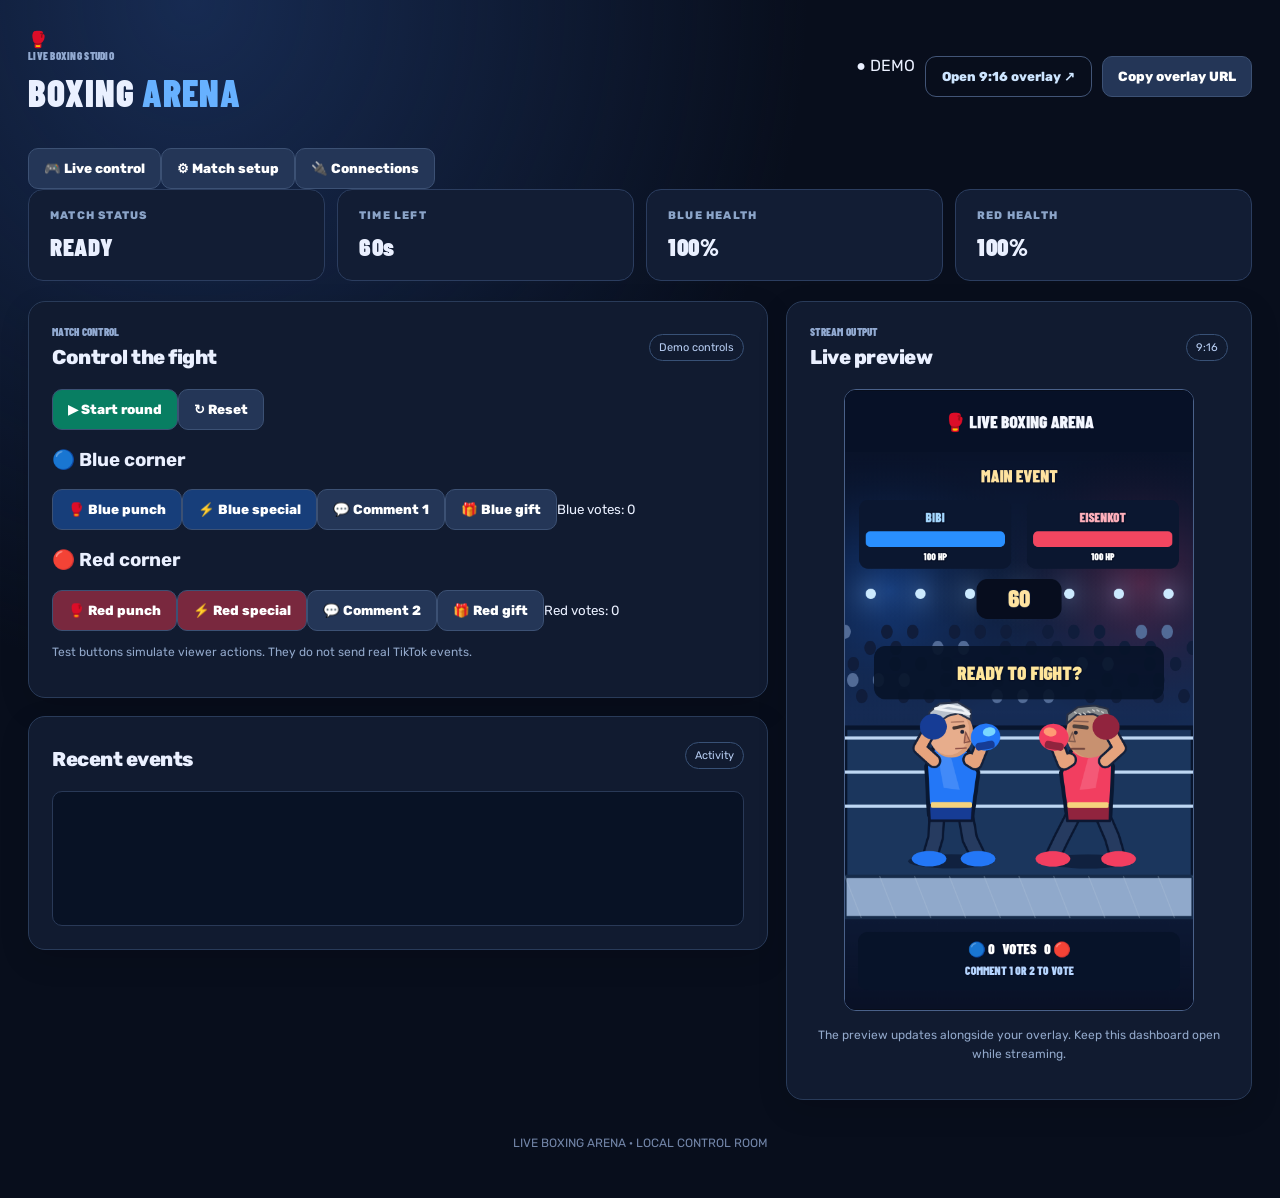
==== index.html @ 3d4473ac "Simplify dashboard into focused tabs with live preview and grouped controls" ====
<!doctype html><html lang="en" dir="ltr"><head><meta charset="utf-8"><meta name="viewport" content="width=device-width,initial-scale=1"><title>LIVE Boxing Studio</title><link rel="stylesheet" href="./style.css"></head><body><main class="dashboard">
<header class="topbar"><div class="brand"><div class="brand-icon">🥊</div><div><div class="eyebrow">LIVE BOXING STUDIO</div><h1>BOXING <span>ARENA</span></h1></div></div><div class="header-actions"><span class="connection-pill" id="connectionBadge">● DEMO</span><a class="outline-link" href="./overlay.html" target="_blank"><span data-i18n="t4">Open 9:16 overlay</span> ↗</a><button id="copyOverlay" class="subtle-btn"><span data-i18n="t5">Copy overlay URL</span></button></div></header>
<nav class="tabs" aria-label="Dashboard sections"><button type="button" class="tab active" data-tab="live" aria-selected="true">🎮 <span data-tab-en="Live control" data-tab-he="ניהול שידור">Live control</span></button><button type="button" class="tab" data-tab="setup" aria-selected="false">⚙ <span data-tab-en="Match setup" data-tab-he="הגדרות קרב">Match setup</span></button><button type="button" class="tab" data-tab="connection" aria-selected="false">🔌 <span data-tab-en="Connections" data-tab-he="חיבורים">Connections</span></button></nav>
<div class="stats"><div class="stat"><span data-i18n="t6">MATCH STATUS</span><strong id="matchStatus">READY</strong></div><div class="stat"><span data-i18n="t7">TIME LEFT</span><strong id="timeStat">60s</strong></div><div class="stat"><span data-i18n="t8">BLUE HEALTH</span><strong id="blueStat">100%</strong></div><div class="stat"><span data-i18n="t9">RED HEALTH</span><strong id="redStat">100%</strong></div></div>
<div class="studio-grid"><div class="main-column">
<section class="panel section-pane" data-pane="live"><div class="panel-heading"><div><div class="eyebrow">MATCH CONTROL</div><h2 data-tab-en="Control the fight" data-tab-he="שליטה בקרב">Control the fight</h2></div><span class="tag" data-tab-en="Demo controls" data-tab-he="מצב הדגמה">Demo controls</span></div><div class="primary-actions"><button id="start" class="green">▶ <span data-i18n="t27">Start round</span></button><button id="reset" class="subtle-btn">↻ <span data-i18n="t28">Reset</span></button></div><div class="fight-grid"><div class="fighter-controls blue-side"><h3>🔵 <span data-tab-en="Blue corner" data-tab-he="הפינה הכחולה">Blue corner</span></h3><button data-hit="blue" class="blue-btn">🥊 <span data-i18n="t32">Blue punch</span></button><button data-special="blue" class="blue-btn">⚡ <span data-i18n="t34">Blue special</span></button><button data-vote="blue">💬 <span data-i18n="t36">Comment 1</span></button><button data-gift="blue">🎁 <span data-i18n="t38">Blue gift</span></button><small id="blueVotesStat">Blue votes: 0</small></div><div class="fighter-controls red-side"><h3>🔴 <span data-tab-en="Red corner" data-tab-he="הפינה האדומה">Red corner</span></h3><button data-hit="red" class="red-btn">🥊 <span data-i18n="t33">Red punch</span></button><button data-special="red" class="red-btn">⚡ <span data-i18n="t35">Red special</span></button><button data-vote="red">💬 <span data-i18n="t37">Comment 2</span></button><button data-gift="red">🎁 <span data-i18n="t39">Red gift</span></button><small id="redVotesStat">Red votes: 0</small></div></div><p class="hint" data-tab-en="Test buttons simulate viewer actions. They do not send real TikTok events." data-tab-he="הכפתורים מדמים פעולות של צופים. הם אינם שולחים אירועים אמיתיים לטיקטוק.">Test buttons simulate viewer actions. They do not send real TikTok events.</p></section>
<section class="panel section-pane" data-pane="setup" hidden><div class="panel-heading"><div><div class="eyebrow">FIGHTERS & RULES</div><h2 data-i18n="t11">Fighter setup</h2></div></div><label><span data-i18n="t13">Quick matchup preset</span><select id="preset"><option value="bibi">🇮🇱 Bibi vs Eisenkot</option><option value="football">⚽ Messi vs Ronaldo</option><option value="custom">Custom matchup</option></select></label><div class="twocol"><label>🔵 <span data-i18n="t17">Blue fighter</span><input id="blueName" maxlength="26" value="BIBI"></label><label>🔴 <span data-i18n="t18">Red fighter</span><input id="redName" maxlength="26" value="EISENKOT"></label></div><details class="advanced"><summary data-tab-en="Custom character images (optional)" data-tab-he="תמונות מתמודדים מותאמות (לא חובה)">Custom character images (optional)</summary><div class="twocol"><label><span data-i18n="t19">Blue portrait image URL</span><input id="blueImage" placeholder="https://..."></label><label><span data-i18n="t20">Red portrait image URL</span><input id="redImage" placeholder="https://..."></label></div><p class="hint" data-i18n="t21">Bibi and Eisenkot have built-in caricature faces. External portrait URLs override them.</p></details><div class="twocol"><label><span data-i18n="t24">Display language</span><select id="language"><option value="en">English</option><option value="he">עברית</option></select></label><label><span data-i18n="t25">Round length (seconds)</span><input id="duration" type="number" min="15" max="300" value="60"></label></div><button id="save" class="primary full-btn"><span data-i18n="t26">Save settings</span></button></section>
<section class="panel section-pane" data-pane="connection" hidden><div class="panel-heading"><div><div class="eyebrow">INTEGRATIONS</div><h2 data-i18n="t43">Event bridge</h2></div></div><label>WebSocket URL<input id="wsUrl" placeholder="ws://127.0.0.1:8765"></label><button id="connect"><span data-i18n="t44">Connect bridge</span></button><p id="status" class="hint">Demo mode · no live connection</p><p class="hint" data-i18n="t46">S2E integration is not yet verified. The bridge currently accepts normalized JSON test events only.</p></section>
<section class="panel activity-panel"><div class="panel-heading"><h2 data-i18n="t47">Recent events</h2><span class="tag" data-tab-en="Activity" data-tab-he="פעילות">Activity</span></div><div id="log" class="log" aria-live="polite"></div></section>
</div><aside class="preview-column"><section class="panel preview-panel"><div class="panel-heading"><div><div class="eyebrow">STREAM OUTPUT</div><h2 data-i18n="t49">Live preview</h2></div><span class="tag">9:16</span></div><iframe title="Live boxing overlay" src="./overlay.html"></iframe><p class="hint" data-i18n="t50">The preview updates alongside your overlay. Keep this dashboard open while streaming.</p></section></aside></div>
<footer>LIVE BOXING ARENA · LOCAL CONTROL ROOM</footer></main><script type="module" src="./app.js"></script></body></html>
---- style.css ----
@import url('https://fonts.googleapis.com/css2?family=Barlow+Condensed:wght@500;600;700;800;900&family=Rubik:wght@400;500;600;700;800;900&display=swap');
:root{font-family:"Rubik",Arial,sans-serif;color:#eaf0ff;background:#080e1c}*{box-sizing:border-box}body{margin:0;background:radial-gradient(ellipse at 15% 0%,#172b52 0%,transparent 40%),#080e1c}.dashboard{max-width:1470px;margin:auto;padding:30px 28px}.topbar{display:flex;justify-content:space-between;align-items:center;gap:18px;flex-wrap:wrap;margin-bottom:26px}.topbar h1{font-size:clamp(25px,3vw,37px);letter-spacing:-1px;margin:8px 0}.topbar h1 span{color:#67b1ff}.topbar p{color:#9aaccb;margin:0}.eyebrow{color:#91a9d0;font-size:11px;letter-spacing:2px;font-weight:800}.live-dot{display:inline-block;width:8px;height:8px;background:#46e7a1;border-radius:50%;margin:0 5px}.header-actions{display:flex;gap:10px;flex-wrap:wrap}.outline-link{color:#cde5ff;text-decoration:none;border:1px solid #425577;border-radius:11px;padding:12px 16px;font-size:13px;font-weight:750}.stats{display:grid;grid-template-columns:repeat(4,minmax(0,1fr));gap:12px;margin-bottom:20px}.stat{padding:19px 21px;border:1px solid #2b3d5f;background:#121d34;border-radius:15px}.stat span{display:block;font-size:11px;color:#8ba4c8;letter-spacing:1.2px;font-weight:800}.stat strong{display:block;font-size:25px;margin-top:9px}.studio-grid{display:grid;grid-template-columns:minmax(0,1.35fr) minmax(300px,.85fr);gap:18px;align-items:start}.settings-stack{min-width:0}.panel{background:#111b30;border:1px solid #293b59;border-radius:17px;padding:23px;margin-bottom:18px;box-shadow:0 10px 30px #0002}.panel-heading{display:flex;justify-content:space-between;align-items:center;gap:10px;margin-bottom:20px}.panel-heading h2{font-size:20px;margin:7px 0 0}.tag{font-size:11px;color:#b7cdf2;border:1px solid #385176;border-radius:30px;padding:6px 9px}label{display:block;font-size:12px;color:#b9c8e2;font-weight:650;margin:13px 0}input,select{display:block;width:100%;margin-top:8px;background:#0b1427;border:1px solid #344b6f;border-radius:10px;color:#fff;padding:13px;font:inherit;outline:none}input:focus,select:focus{border-color:#62a9ff;box-shadow:0 0 0 2px #276fe333}button{cursor:pointer;border:1px solid #3c5174;border-radius:10px;background:#243657;color:white;padding:12px 15px;font-weight:750}button:hover,.outline-link:hover{filter:brightness(1.18)}button:focus-visible,a:focus-visible{outline:3px solid #87bdff;outline-offset:2px}.primary{background:#2673ed}.green{background:#087e62}.blue-btn{background:#173e7a}.red-btn{background:#79283e}.buttons{display:flex;gap:9px;flex-wrap:wrap;margin-top:19px}.twocol{display:grid;grid-template-columns:1fr 1fr;gap:12px}.hint{font-size:12px;color:#92a8ca;line-height:1.6}.log{height:135px;overflow:auto;background:#081225;border:1px solid #293957;border-radius:10px;padding:10px;font:12px monospace}.log div{padding:5px 0;border-bottom:1px solid #24304b}.vote-stats{display:flex;justify-content:space-between;gap:10px;margin-top:16px;font-size:13px;color:#abc9f2}.preview-panel{position:sticky;top:15px;text-align:center}.preview-panel .panel-heading{text-align:left}.preview-panel iframe{width:min(100%,350px);height:622px;border:1px solid #4a6189;border-radius:12px;display:block;margin:0 auto 15px;background:#071329}.overlay-body{background:transparent;overflow:hidden}.stage{width:100vw;height:100vh;display:grid;place-items:center}.stage canvas{width:min(100vw,56.25vh);height:min(100vh,177.7778vw);object-fit:contain}footer{text-align:center;color:#7285a8;font-size:12px;padding:18px}@media(max-width:900px){.studio-grid{grid-template-columns:1fr}.preview-panel{position:static}.stats{grid-template-columns:repeat(2,minmax(0,1fr))}}@media(max-width:540px){.dashboard{padding:15px}.panel{padding:15px}.twocol{grid-template-columns:1fr}.stat{padding:12px}.stat strong{font-size:20px}}
/* Hebrew RTL layout: keep technical addresses and numeric readouts legible */
html[dir="rtl"] .dashboard{text-align:right}
html[dir="rtl"] .panel-heading,html[dir="rtl"] .topbar{direction:rtl}
html[dir="rtl"] input,html[dir="rtl"] select{text-align:right}
html[dir="rtl"] input[id$="Image"],html[dir="rtl"] #wsUrl{direction:ltr;text-align:left}
html[dir="rtl"] .stat strong,html[dir="rtl"] .log{unicode-bidi:plaintext}
html[dir="rtl"] .preview-panel{text-align:center}

/* Broadcast typography refresh */
.topbar h1,.stat strong,.eyebrow{font-family:"Barlow Condensed","Rubik",sans-serif;font-weight:900;letter-spacing:.025em}
html[dir="rtl"] .topbar h1,html[dir="rtl"] .stat strong,html[dir="rtl"] .eyebrow{font-family:"Rubik",Arial,sans-serif;letter-spacing:0}
.panel-heading h2{font-weight:800;letter-spacing:-.025em}
button,.outline-link{font-family:inherit;font-weight:800}
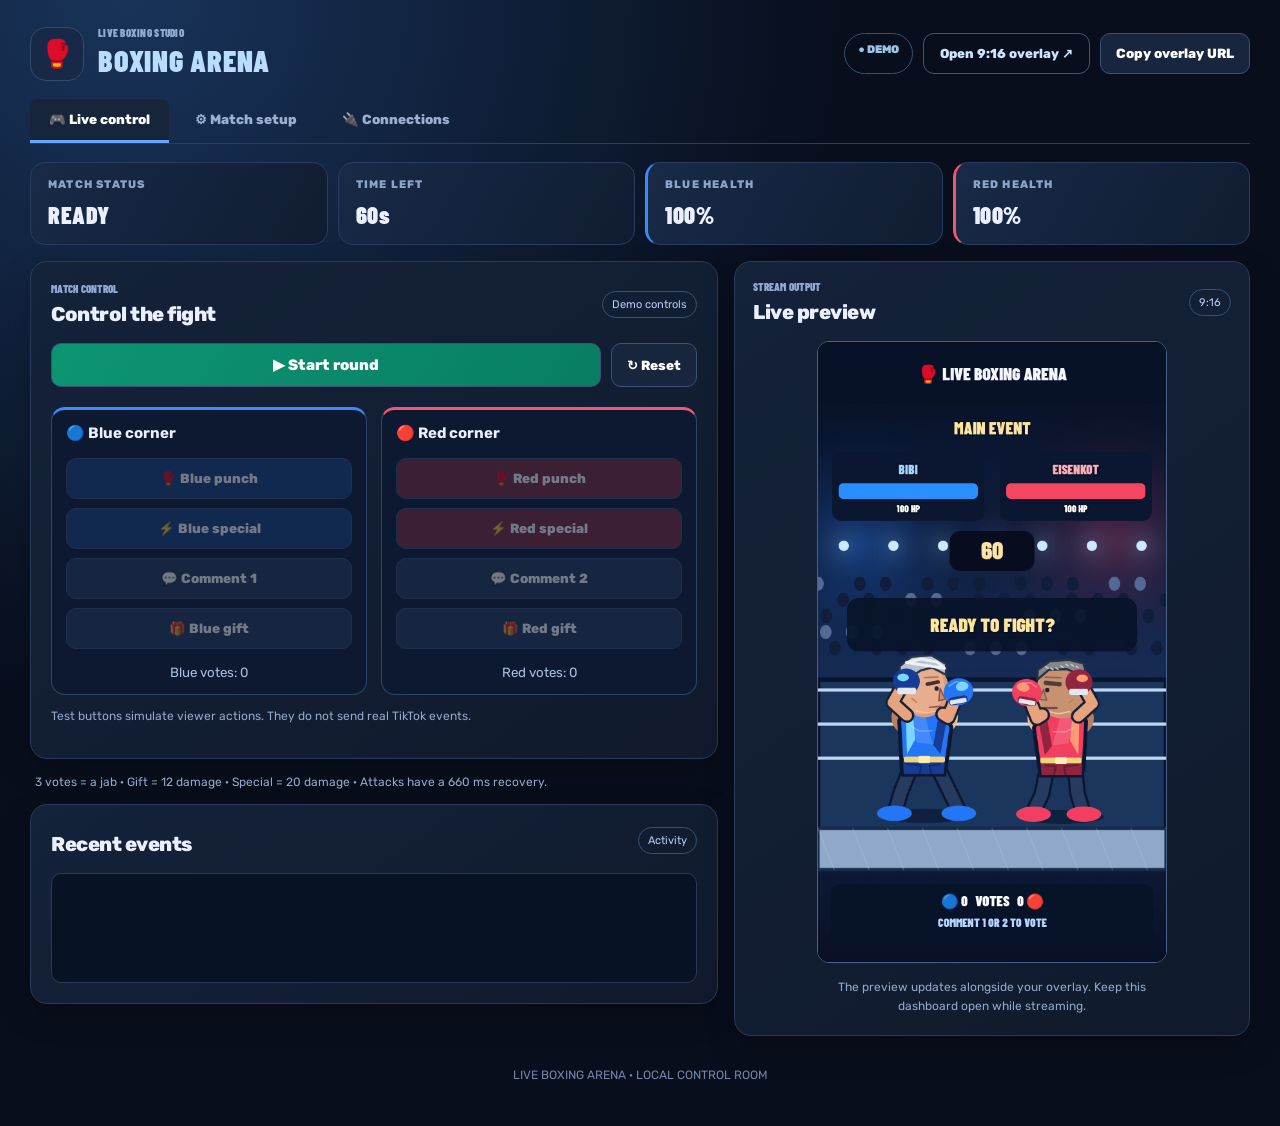
==== commit fe1bcb70: "Polish bilingual boxing studio, fighter animations and local overlay relay Fix saved-state initializ" ====
--- a/index.html
+++ b/index.html
@@ -1,11 +1,11 @@
 <!doctype html><html lang="en" dir="ltr"><head><meta charset="utf-8"><meta name="viewport" content="width=device-width,initial-scale=1"><title>LIVE Boxing Studio</title><link rel="stylesheet" href="./style.css"></head><body><main class="dashboard">
-<header class="topbar"><div class="brand"><div class="brand-icon">🥊</div><div><div class="eyebrow">LIVE BOXING STUDIO</div><h1>BOXING <span>ARENA</span></h1></div></div><div class="header-actions"><span class="connection-pill" id="connectionBadge">● DEMO</span><a class="outline-link" href="./overlay.html" target="_blank"><span data-i18n="t4">Open 9:16 overlay</span> ↗</a><button id="copyOverlay" class="subtle-btn"><span data-i18n="t5">Copy overlay URL</span></button></div></header>
-<nav class="tabs" aria-label="Dashboard sections"><button type="button" class="tab active" data-tab="live" aria-selected="true">🎮 <span data-tab-en="Live control" data-tab-he="ניהול שידור">Live control</span></button><button type="button" class="tab" data-tab="setup" aria-selected="false">⚙ <span data-tab-en="Match setup" data-tab-he="הגדרות קרב">Match setup</span></button><button type="button" class="tab" data-tab="connection" aria-selected="false">🔌 <span data-tab-en="Connections" data-tab-he="חיבורים">Connections</span></button></nav>
+<header class="topbar"><div class="brand"><div class="brand-icon">🥊</div><div><div class="eyebrow" data-tab-en="LIVE BOXING STUDIO" data-tab-he="אולפן האגרוף בשידור חי">LIVE BOXING STUDIO</div><h1 data-tab-en="BOXING ARENA" data-tab-he="זירת האגרוף">BOXING ARENA</h1></div></div><div class="header-actions"><span class="connection-pill" id="connectionBadge">● DEMO</span><a class="outline-link" href="./overlay.html" target="_blank"><span data-i18n="t4">Open 9:16 overlay</span> ↗</a><button id="copyOverlay" class="subtle-btn"><span data-i18n="t5">Copy overlay URL</span></button></div></header>
+<nav role="tablist" class="tabs" aria-label="Dashboard sections"><button type="button" role="tab" id="tab-live" aria-controls="pane-live" class="tab active" data-tab="live" aria-selected="true">🎮 <span data-tab-en="Live control" data-tab-he="ניהול שידור">Live control</span></button><button type="button" role="tab" id="tab-setup" aria-controls="pane-setup" class="tab" data-tab="setup" aria-selected="false">⚙ <span data-tab-en="Match setup" data-tab-he="הגדרות קרב">Match setup</span></button><button type="button" role="tab" id="tab-connection" aria-controls="pane-connection" class="tab" data-tab="connection" aria-selected="false">🔌 <span data-tab-en="Connections" data-tab-he="חיבורים">Connections</span></button></nav>
 <div class="stats"><div class="stat"><span data-i18n="t6">MATCH STATUS</span><strong id="matchStatus">READY</strong></div><div class="stat"><span data-i18n="t7">TIME LEFT</span><strong id="timeStat">60s</strong></div><div class="stat"><span data-i18n="t8">BLUE HEALTH</span><strong id="blueStat">100%</strong></div><div class="stat"><span data-i18n="t9">RED HEALTH</span><strong id="redStat">100%</strong></div></div>
 <div class="studio-grid"><div class="main-column">
-<section class="panel section-pane" data-pane="live"><div class="panel-heading"><div><div class="eyebrow">MATCH CONTROL</div><h2 data-tab-en="Control the fight" data-tab-he="שליטה בקרב">Control the fight</h2></div><span class="tag" data-tab-en="Demo controls" data-tab-he="מצב הדגמה">Demo controls</span></div><div class="primary-actions"><button id="start" class="green">▶ <span data-i18n="t27">Start round</span></button><button id="reset" class="subtle-btn">↻ <span data-i18n="t28">Reset</span></button></div><div class="fight-grid"><div class="fighter-controls blue-side"><h3>🔵 <span data-tab-en="Blue corner" data-tab-he="הפינה הכחולה">Blue corner</span></h3><button data-hit="blue" class="blue-btn">🥊 <span data-i18n="t32">Blue punch</span></button><button data-special="blue" class="blue-btn">⚡ <span data-i18n="t34">Blue special</span></button><button data-vote="blue">💬 <span data-i18n="t36">Comment 1</span></button><button data-gift="blue">🎁 <span data-i18n="t38">Blue gift</span></button><small id="blueVotesStat">Blue votes: 0</small></div><div class="fighter-controls red-side"><h3>🔴 <span data-tab-en="Red corner" data-tab-he="הפינה האדומה">Red corner</span></h3><button data-hit="red" class="red-btn">🥊 <span data-i18n="t33">Red punch</span></button><button data-special="red" class="red-btn">⚡ <span data-i18n="t35">Red special</span></button><button data-vote="red">💬 <span data-i18n="t37">Comment 2</span></button><button data-gift="red">🎁 <span data-i18n="t39">Red gift</span></button><small id="redVotesStat">Red votes: 0</small></div></div><p class="hint" data-tab-en="Test buttons simulate viewer actions. They do not send real TikTok events." data-tab-he="הכפתורים מדמים פעולות של צופים. הם אינם שולחים אירועים אמיתיים לטיקטוק.">Test buttons simulate viewer actions. They do not send real TikTok events.</p></section>
-<section class="panel section-pane" data-pane="setup" hidden><div class="panel-heading"><div><div class="eyebrow">FIGHTERS & RULES</div><h2 data-i18n="t11">Fighter setup</h2></div></div><label><span data-i18n="t13">Quick matchup preset</span><select id="preset"><option value="bibi">🇮🇱 Bibi vs Eisenkot</option><option value="football">⚽ Messi vs Ronaldo</option><option value="custom">Custom matchup</option></select></label><div class="twocol"><label>🔵 <span data-i18n="t17">Blue fighter</span><input id="blueName" maxlength="26" value="BIBI"></label><label>🔴 <span data-i18n="t18">Red fighter</span><input id="redName" maxlength="26" value="EISENKOT"></label></div><details class="advanced"><summary data-tab-en="Custom character images (optional)" data-tab-he="תמונות מתמודדים מותאמות (לא חובה)">Custom character images (optional)</summary><div class="twocol"><label><span data-i18n="t19">Blue portrait image URL</span><input id="blueImage" placeholder="https://..."></label><label><span data-i18n="t20">Red portrait image URL</span><input id="redImage" placeholder="https://..."></label></div><p class="hint" data-i18n="t21">Bibi and Eisenkot have built-in caricature faces. External portrait URLs override them.</p></details><div class="twocol"><label><span data-i18n="t24">Display language</span><select id="language"><option value="en">English</option><option value="he">עברית</option></select></label><label><span data-i18n="t25">Round length (seconds)</span><input id="duration" type="number" min="15" max="300" value="60"></label></div><button id="save" class="primary full-btn"><span data-i18n="t26">Save settings</span></button></section>
-<section class="panel section-pane" data-pane="connection" hidden><div class="panel-heading"><div><div class="eyebrow">INTEGRATIONS</div><h2 data-i18n="t43">Event bridge</h2></div></div><label>WebSocket URL<input id="wsUrl" placeholder="ws://127.0.0.1:8765"></label><button id="connect"><span data-i18n="t44">Connect bridge</span></button><p id="status" class="hint">Demo mode · no live connection</p><p class="hint" data-i18n="t46">S2E integration is not yet verified. The bridge currently accepts normalized JSON test events only.</p></section>
-<section class="panel activity-panel"><div class="panel-heading"><h2 data-i18n="t47">Recent events</h2><span class="tag" data-tab-en="Activity" data-tab-he="פעילות">Activity</span></div><div id="log" class="log" aria-live="polite"></div></section>
-</div><aside class="preview-column"><section class="panel preview-panel"><div class="panel-heading"><div><div class="eyebrow">STREAM OUTPUT</div><h2 data-i18n="t49">Live preview</h2></div><span class="tag">9:16</span></div><iframe title="Live boxing overlay" src="./overlay.html"></iframe><p class="hint" data-i18n="t50">The preview updates alongside your overlay. Keep this dashboard open while streaming.</p></section></aside></div>
-<footer>LIVE BOXING ARENA · LOCAL CONTROL ROOM</footer></main><script type="module" src="./app.js"></script></body></html>+<section class="panel section-pane" role="tabpanel" id="pane-live" aria-labelledby="tab-live" data-pane="live"><div class="panel-heading"><div><div class="eyebrow" data-tab-en="MATCH CONTROL" data-tab-he="ניהול הקרב">MATCH CONTROL</div><h2 data-tab-en="Control the fight" data-tab-he="שליטה בקרב">Control the fight</h2></div><span class="tag" data-tab-en="Demo controls" data-tab-he="מצב הדגמה">Demo controls</span></div><div class="primary-actions"><button id="start" class="green">▶ <span data-i18n="t27">Start round</span></button><button id="reset" class="subtle-btn">↻ <span data-i18n="t28">Reset</span></button></div><div class="fight-grid"><div class="fighter-controls blue-side"><h3>🔵 <span data-tab-en="Blue corner" data-tab-he="הפינה הכחולה">Blue corner</span></h3><button data-hit="blue" class="blue-btn">🥊 <span data-i18n="t32">Blue punch</span></button><button data-special="blue" class="blue-btn">⚡ <span data-i18n="t34">Blue special</span></button><button data-vote="blue">💬 <span data-i18n="t36">Comment 1</span></button><button data-gift="blue">🎁 <span data-i18n="t38">Blue gift</span></button><small id="blueVotesStat">Blue votes: 0</small></div><div class="fighter-controls red-side"><h3>🔴 <span data-tab-en="Red corner" data-tab-he="הפינה האדומה">Red corner</span></h3><button data-hit="red" class="red-btn">🥊 <span data-i18n="t33">Red punch</span></button><button data-special="red" class="red-btn">⚡ <span data-i18n="t35">Red special</span></button><button data-vote="red">💬 <span data-i18n="t37">Comment 2</span></button><button data-gift="red">🎁 <span data-i18n="t39">Red gift</span></button><small id="redVotesStat">Red votes: 0</small></div></div><p class="hint" data-tab-en="Test buttons simulate viewer actions. They do not send real TikTok events." data-tab-he="הכפתורים מדמים פעולות של צופים. הם אינם שולחים אירועים אמיתיים לטיקטוק.">Test buttons simulate viewer actions. They do not send real TikTok events.</p></section>
+<section class="panel section-pane" role="tabpanel" id="pane-setup" aria-labelledby="tab-setup" data-pane="setup" hidden><div class="panel-heading"><div><div class="eyebrow" data-tab-en="FIGHTERS & RULES" data-tab-he="מתמודדים וחוקי הקרב">FIGHTERS & RULES</div><h2 data-i18n="t11">Fighter setup</h2></div></div><label><span data-i18n="t13">Quick matchup preset</span><select id="preset"><option data-tab-en="Bibi vs Eisenkot" data-tab-he="ביבי נגד איזנקוט" value="bibi">🇮🇱 Bibi vs Eisenkot</option><option data-tab-en="Messi vs Ronaldo" data-tab-he="מסי נגד רונאלדו" value="football">⚽ Messi vs Ronaldo</option><option data-tab-en="Custom matchup" data-tab-he="קרב מותאם אישית" value="custom">Custom matchup</option></select></label><div class="twocol"><label>🔵 <span data-i18n="t17">Blue fighter</span><input id="blueName" maxlength="26" dir="auto" value="BIBI"></label><label>🔴 <span data-i18n="t18">Red fighter</span><input id="redName" maxlength="26" dir="auto" value="EISENKOT"></label></div><details class="advanced"><summary data-tab-en="Custom character images (optional)" data-tab-he="תמונות מתמודדים מותאמות (לא חובה)">Custom character images (optional)</summary><div class="twocol"><label><span data-i18n="t19">Blue portrait image URL</span><input id="blueImage" placeholder="https://..."></label><label><span data-i18n="t20">Red portrait image URL</span><input id="redImage" placeholder="https://..."></label></div><p class="hint" data-i18n="t21">Bibi and Eisenkot have built-in caricature faces. External portrait URLs override them.</p></details><div class="twocol"><label><span data-i18n="t24">Display language</span><select id="language"><option value="en">English</option><option value="he">עברית</option></select></label><label><span data-i18n="t25">Round length (seconds)</span><input id="duration" type="number" min="15" max="300" value="60"></label></div><button id="save" class="primary full-btn"><span data-i18n="t26">Save settings</span></button></section>
+<section class="panel section-pane" role="tabpanel" id="pane-connection" aria-labelledby="tab-connection" data-pane="connection" hidden><div class="panel-heading"><div><div class="eyebrow" data-tab-en="INTEGRATIONS" data-tab-he="חיבור לשירותים">INTEGRATIONS</div><h2 data-i18n="t43">Event bridge</h2></div></div><label><span data-tab-en="WebSocket bridge URL" data-tab-he="כתובת גשר WebSocket">WebSocket bridge URL</span><input id="wsUrl" placeholder="ws://127.0.0.1:8765"></label><button id="connect"><span data-i18n="t44">Connect bridge</span></button><p id="status" class="hint">Demo mode · no live connection</p><p class="hint" data-i18n="t46">S2E integration is not yet verified. The bridge currently accepts normalized JSON test events only.</p></section>
+<p class="hint rules-note" data-tab-en="3 votes = a jab · Gift = 12 damage · Special = 20 damage · Attacks have a 660 ms recovery." data-tab-he="כל 3 הצבעות מפעילות אגרוף · מתנה: 12 נזק · מתקפה מיוחדת: 20 נזק · זמן התאוששות: 660 אלפיות השנייה.">3 votes = a jab · Gift = 12 damage · Special = 20 damage · Attacks have a 660 ms recovery.</p><section class="panel activity-panel"><div class="panel-heading"><h2 data-i18n="t47">Recent events</h2><span class="tag" data-tab-en="Activity" data-tab-he="פעילות">Activity</span></div><div role="log" id="log" class="log" aria-live="polite"></div></section>
+</div><aside class="preview-column"><section class="panel preview-panel"><div class="panel-heading"><div><div class="eyebrow" data-tab-en="STREAM OUTPUT" data-tab-he="תצוגת השידור">STREAM OUTPUT</div><h2 data-i18n="t49">Live preview</h2></div><span class="tag">9:16</span></div><iframe title="Live boxing overlay" src="./overlay.html"></iframe><p class="hint" data-i18n="t50">The preview updates alongside your overlay. Keep this dashboard open while streaming.</p></section></aside></div>
+<footer data-tab-en="LIVE BOXING ARENA · LOCAL CONTROL ROOM" data-tab-he="זירת האגרוף בשידור חי · מרכז שליטה מקומי">LIVE BOXING ARENA · LOCAL CONTROL ROOM</footer></main><script type="module" src="./app.js"></script></body></html>
--- a/style.css
+++ b/style.css
@@ -13,3 +13,24 @@
 html[dir="rtl"] .topbar h1,html[dir="rtl"] .stat strong,html[dir="rtl"] .eyebrow{font-family:"Rubik",Arial,sans-serif;letter-spacing:0}
 .panel-heading h2{font-weight:800;letter-spacing:-.025em}
 button,.outline-link{font-family:inherit;font-weight:800}
+
+/* Clean studio layout */
+.dashboard{max-width:1360px;padding:26px 30px}
+.topbar{margin-bottom:18px}.brand{display:flex;align-items:center;gap:14px}.brand-icon{width:54px;height:54px;display:grid;place-items:center;border:1px solid #334b70;border-radius:16px;background:#182947;font-size:27px}.topbar h1{margin:3px 0;font-size:30px}.connection-pill{padding:9px 13px;border:1px solid #34516d;border-radius:50px;font-size:11px;font-weight:900;color:#9cc4e8}.subtle-btn{background:#18263d}
+.tabs{display:flex;gap:7px;border-bottom:1px solid #2c3e5a;margin-bottom:18px;overflow-x:auto;padding-bottom:0}.tab{border:0;border-bottom:3px solid transparent;border-radius:8px 8px 0 0;background:transparent;color:#9bafd0;padding:13px 19px;white-space:nowrap}.tab.active{color:#fff;border-bottom-color:#62a8ff;background:#17253b}
+.stats{gap:10px;margin-bottom:16px}.stat{padding:15px 17px}.stat strong{font-size:24px}.studio-grid{grid-template-columns:minmax(0,1fr) minmax(330px,.75fr);gap:16px}.panel{padding:20px;margin-bottom:14px}.section-pane[hidden]{display:none!important}.section-pane{min-height:340px}.panel-heading{margin-bottom:17px}.primary-actions{display:flex;gap:10px;margin-bottom:20px}.primary-actions button:first-child{flex:1;font-size:15px}.fight-grid{display:grid;grid-template-columns:1fr 1fr;gap:14px}.fighter-controls{display:flex;flex-direction:column;gap:9px;border:1px solid #2d4667;border-radius:14px;padding:14px;background:#0d1930}.fighter-controls h3{font-size:15px;margin:0 0 7px}.fighter-controls button{width:100%;text-align:center}.fighter-controls small{color:#a9c0df;text-align:center;margin-top:7px}.blue-side{border-top:3px solid #398bff}.red-side{border-top:3px solid #f45570}.full-btn{width:100%;margin-top:15px}.advanced{border:1px solid #304361;border-radius:11px;padding:13px;margin:15px 0}.advanced summary{cursor:pointer;font-size:13px;font-weight:700}.activity-panel{min-height:150px}.activity-panel .log{height:110px}.preview-panel iframe{height:min(65vh,650px);width:auto;aspect-ratio:9/16;max-width:100%}.preview-panel{padding:18px}.preview-panel .hint{max-width:350px;margin:14px auto 0}
+@media(max-width:940px){.studio-grid{grid-template-columns:1fr}.preview-panel{position:static}.preview-panel iframe{height:560px}}
+@media(max-width:580px){.dashboard{padding:12px}.stats{grid-template-columns:repeat(2,1fr)}.fight-grid{gap:8px}.fighter-controls{padding:9px}.fighter-controls button{font-size:12px;padding:10px 5px}.header-actions{width:100%}.topbar{align-items:start}.preview-panel iframe{height:480px}.tab{padding:12px}}
+
+
+/* Studio refinement: fluid sizing, readable RTL, clear interaction states. */
+:root{color-scheme:dark}body{background:radial-gradient(ellipse at 10% 0%,#183359 0%,transparent 44%),#080e1c}
+.panel{background:linear-gradient(145deg,#14223a,#101a2c);box-shadow:0 12px 32px #0003}
+.stat{background:linear-gradient(120deg,#182a47,#101c31)}.stat:nth-child(3){border-inline-start:3px solid #398bff}.stat:nth-child(4){border-inline-start:3px solid #f45570}
+button,a,input,select{transition:background .16s,border-color .16s,box-shadow .16s}button:disabled{opacity:.42;cursor:default;filter:none}
+.green{background:linear-gradient(120deg,#0d9572,#087e62)}.primary-actions{position:relative}.rules-note{padding:0 5px}
+.main-column,.preview-column{min-width:0}.preview-column{position:sticky;top:16px}.preview-panel iframe{width:min(100%,350px);height:auto;aspect-ratio:9/16}
+html[dir=rtl] .preview-panel .panel-heading{text-align:right}html[dir=rtl] .eyebrow{letter-spacing:0}html[dir=rtl] .stat span{letter-spacing:0}
+#wsUrl,#blueImage,#redImage{direction:ltr;text-align:left}.log{font-family:Arial,sans-serif;line-height:1.5}.brand h1{color:#b9dcff}
+@media(max-width:940px){.preview-column{position:static}.preview-panel iframe{height:auto;width:min(100%,350px)}}
+@media(prefers-reduced-motion:reduce){*{transition:none!important}}
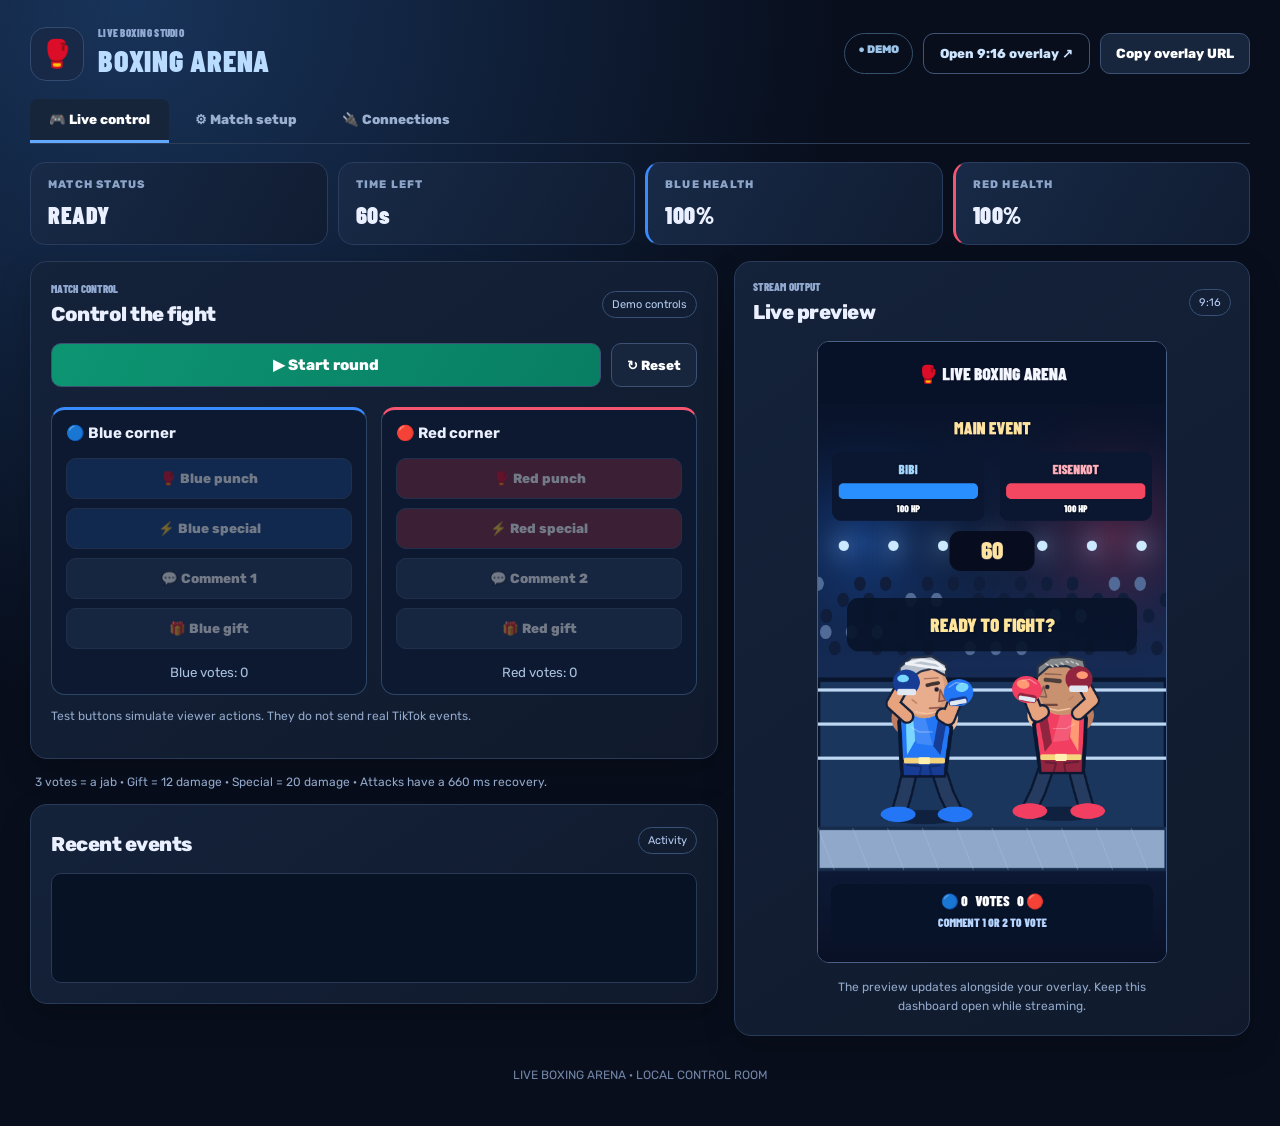
==== commit 56d58372: "Add native TikFinity Event API support and verify game mappings Translate native chat, batched likes" ====
--- a/index.html
+++ b/index.html
@@ -5,7 +5,7 @@
 <div class="studio-grid"><div class="main-column">
 <section class="panel section-pane" role="tabpanel" id="pane-live" aria-labelledby="tab-live" data-pane="live"><div class="panel-heading"><div><div class="eyebrow" data-tab-en="MATCH CONTROL" data-tab-he="ניהול הקרב">MATCH CONTROL</div><h2 data-tab-en="Control the fight" data-tab-he="שליטה בקרב">Control the fight</h2></div><span class="tag" data-tab-en="Demo controls" data-tab-he="מצב הדגמה">Demo controls</span></div><div class="primary-actions"><button id="start" class="green">▶ <span data-i18n="t27">Start round</span></button><button id="reset" class="subtle-btn">↻ <span data-i18n="t28">Reset</span></button></div><div class="fight-grid"><div class="fighter-controls blue-side"><h3>🔵 <span data-tab-en="Blue corner" data-tab-he="הפינה הכחולה">Blue corner</span></h3><button data-hit="blue" class="blue-btn">🥊 <span data-i18n="t32">Blue punch</span></button><button data-special="blue" class="blue-btn">⚡ <span data-i18n="t34">Blue special</span></button><button data-vote="blue">💬 <span data-i18n="t36">Comment 1</span></button><button data-gift="blue">🎁 <span data-i18n="t38">Blue gift</span></button><small id="blueVotesStat">Blue votes: 0</small></div><div class="fighter-controls red-side"><h3>🔴 <span data-tab-en="Red corner" data-tab-he="הפינה האדומה">Red corner</span></h3><button data-hit="red" class="red-btn">🥊 <span data-i18n="t33">Red punch</span></button><button data-special="red" class="red-btn">⚡ <span data-i18n="t35">Red special</span></button><button data-vote="red">💬 <span data-i18n="t37">Comment 2</span></button><button data-gift="red">🎁 <span data-i18n="t39">Red gift</span></button><small id="redVotesStat">Red votes: 0</small></div></div><p class="hint" data-tab-en="Test buttons simulate viewer actions. They do not send real TikTok events." data-tab-he="הכפתורים מדמים פעולות של צופים. הם אינם שולחים אירועים אמיתיים לטיקטוק.">Test buttons simulate viewer actions. They do not send real TikTok events.</p></section>
 <section class="panel section-pane" role="tabpanel" id="pane-setup" aria-labelledby="tab-setup" data-pane="setup" hidden><div class="panel-heading"><div><div class="eyebrow" data-tab-en="FIGHTERS & RULES" data-tab-he="מתמודדים וחוקי הקרב">FIGHTERS & RULES</div><h2 data-i18n="t11">Fighter setup</h2></div></div><label><span data-i18n="t13">Quick matchup preset</span><select id="preset"><option data-tab-en="Bibi vs Eisenkot" data-tab-he="ביבי נגד איזנקוט" value="bibi">🇮🇱 Bibi vs Eisenkot</option><option data-tab-en="Messi vs Ronaldo" data-tab-he="מסי נגד רונאלדו" value="football">⚽ Messi vs Ronaldo</option><option data-tab-en="Custom matchup" data-tab-he="קרב מותאם אישית" value="custom">Custom matchup</option></select></label><div class="twocol"><label>🔵 <span data-i18n="t17">Blue fighter</span><input id="blueName" maxlength="26" dir="auto" value="BIBI"></label><label>🔴 <span data-i18n="t18">Red fighter</span><input id="redName" maxlength="26" dir="auto" value="EISENKOT"></label></div><details class="advanced"><summary data-tab-en="Custom character images (optional)" data-tab-he="תמונות מתמודדים מותאמות (לא חובה)">Custom character images (optional)</summary><div class="twocol"><label><span data-i18n="t19">Blue portrait image URL</span><input id="blueImage" placeholder="https://..."></label><label><span data-i18n="t20">Red portrait image URL</span><input id="redImage" placeholder="https://..."></label></div><p class="hint" data-i18n="t21">Bibi and Eisenkot have built-in caricature faces. External portrait URLs override them.</p></details><div class="twocol"><label><span data-i18n="t24">Display language</span><select id="language"><option value="en">English</option><option value="he">עברית</option></select></label><label><span data-i18n="t25">Round length (seconds)</span><input id="duration" type="number" min="15" max="300" value="60"></label></div><button id="save" class="primary full-btn"><span data-i18n="t26">Save settings</span></button></section>
-<section class="panel section-pane" role="tabpanel" id="pane-connection" aria-labelledby="tab-connection" data-pane="connection" hidden><div class="panel-heading"><div><div class="eyebrow" data-tab-en="INTEGRATIONS" data-tab-he="חיבור לשירותים">INTEGRATIONS</div><h2 data-i18n="t43">Event bridge</h2></div></div><label><span data-tab-en="WebSocket bridge URL" data-tab-he="כתובת גשר WebSocket">WebSocket bridge URL</span><input id="wsUrl" placeholder="ws://127.0.0.1:8765"></label><button id="connect"><span data-i18n="t44">Connect bridge</span></button><p id="status" class="hint">Demo mode · no live connection</p><p class="hint" data-i18n="t46">S2E integration is not yet verified. The bridge currently accepts normalized JSON test events only.</p></section>
+<section class="panel section-pane" role="tabpanel" id="pane-connection" aria-labelledby="tab-connection" data-pane="connection" hidden><div class="panel-heading"><div><div class="eyebrow" data-tab-en="INTEGRATIONS" data-tab-he="חיבור לשירותים">INTEGRATIONS</div><h2 data-i18n="t43">TikFinity connection</h2></div></div><label><span data-tab-en="Connection type" data-tab-he="סוג חיבור">Connection type</span><select id="bridgeMode"><option value="tikfinity">TikFinity Desktop</option><option value="normalized" data-tab-en="Normalized test bridge (advanced)" data-tab-he="גשר בדיקה אחיד (מתקדם)">Normalized test bridge (advanced)</option></select></label><label><span data-tab-en="WebSocket bridge URL" data-tab-he="כתובת גשר WebSocket">WebSocket bridge URL</span><input id="wsUrl" value="ws://localhost:21213/" placeholder="ws://localhost:21213/"></label><button id="connect"><span data-i18n="t44">Connect bridge</span></button><p id="status" class="hint">Demo mode · no live connection</p><p class="hint" data-i18n="t46">Run TikFinity Desktop on this PC and connect it to your LIVE. A connected socket alone does not verify live event delivery.</p><p class="hint" data-tab-en="Comment 1 = blue, 2 = red. Likes and gifts support the viewer’s selected team. Every 10 likes = 1 vote; completed gifts = 12 damage each (100 max per combo). Choose a team before gifting. Live attacks queue during recovery; 100 pending attacks maximum." data-tab-he="תגובה 1 = כחול, 2 = אדום. לייקים ומתנות תומכים בקבוצה שנבחרה. כל 10 לייקים = הצבעה; מתנה שהושלמה = 12 נזק (עד 100 לרצף). בחרו קבוצה לפני שליחת מתנה. מתקפות ממתינות להתאוששות; עד 100 מתקפות בתור.">Comment 1 = blue, 2 = red. Likes and gifts support the viewer’s selected team. Every 10 likes = 1 vote; completed gifts = 12 damage each (100 max per combo). Choose a team before gifting. Live attacks queue during recovery; 100 pending attacks maximum.</p></section>
 <p class="hint rules-note" data-tab-en="3 votes = a jab · Gift = 12 damage · Special = 20 damage · Attacks have a 660 ms recovery." data-tab-he="כל 3 הצבעות מפעילות אגרוף · מתנה: 12 נזק · מתקפה מיוחדת: 20 נזק · זמן התאוששות: 660 אלפיות השנייה.">3 votes = a jab · Gift = 12 damage · Special = 20 damage · Attacks have a 660 ms recovery.</p><section class="panel activity-panel"><div class="panel-heading"><h2 data-i18n="t47">Recent events</h2><span class="tag" data-tab-en="Activity" data-tab-he="פעילות">Activity</span></div><div role="log" id="log" class="log" aria-live="polite"></div></section>
 </div><aside class="preview-column"><section class="panel preview-panel"><div class="panel-heading"><div><div class="eyebrow" data-tab-en="STREAM OUTPUT" data-tab-he="תצוגת השידור">STREAM OUTPUT</div><h2 data-i18n="t49">Live preview</h2></div><span class="tag">9:16</span></div><iframe title="Live boxing overlay" src="./overlay.html"></iframe><p class="hint" data-i18n="t50">The preview updates alongside your overlay. Keep this dashboard open while streaming.</p></section></aside></div>
 <footer data-tab-en="LIVE BOXING ARENA · LOCAL CONTROL ROOM" data-tab-he="זירת האגרוף בשידור חי · מרכז שליטה מקומי">LIVE BOXING ARENA · LOCAL CONTROL ROOM</footer></main><script type="module" src="./app.js"></script></body></html>
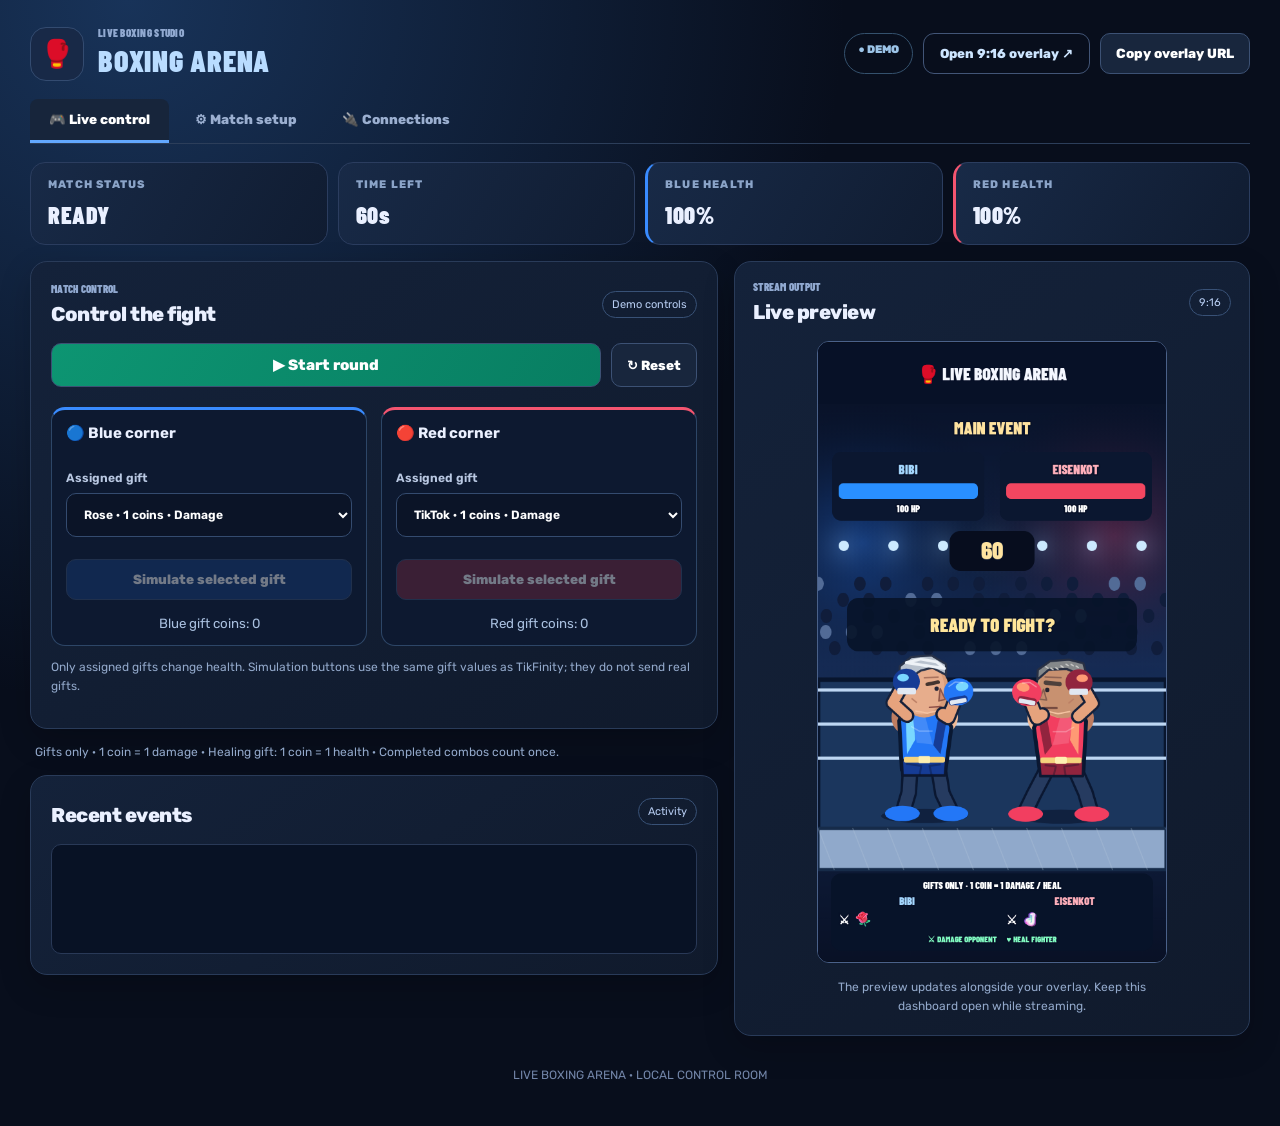
==== commit 6de4ad9a: "Make boxing gift-only with catalog coin damage and selectable healing gifts Import the 154-gift cata" ====
--- a/index.html
+++ b/index.html
@@ -3,9 +3,9 @@
 <nav role="tablist" class="tabs" aria-label="Dashboard sections"><button type="button" role="tab" id="tab-live" aria-controls="pane-live" class="tab active" data-tab="live" aria-selected="true">🎮 <span data-tab-en="Live control" data-tab-he="ניהול שידור">Live control</span></button><button type="button" role="tab" id="tab-setup" aria-controls="pane-setup" class="tab" data-tab="setup" aria-selected="false">⚙ <span data-tab-en="Match setup" data-tab-he="הגדרות קרב">Match setup</span></button><button type="button" role="tab" id="tab-connection" aria-controls="pane-connection" class="tab" data-tab="connection" aria-selected="false">🔌 <span data-tab-en="Connections" data-tab-he="חיבורים">Connections</span></button></nav>
 <div class="stats"><div class="stat"><span data-i18n="t6">MATCH STATUS</span><strong id="matchStatus">READY</strong></div><div class="stat"><span data-i18n="t7">TIME LEFT</span><strong id="timeStat">60s</strong></div><div class="stat"><span data-i18n="t8">BLUE HEALTH</span><strong id="blueStat">100%</strong></div><div class="stat"><span data-i18n="t9">RED HEALTH</span><strong id="redStat">100%</strong></div></div>
 <div class="studio-grid"><div class="main-column">
-<section class="panel section-pane" role="tabpanel" id="pane-live" aria-labelledby="tab-live" data-pane="live"><div class="panel-heading"><div><div class="eyebrow" data-tab-en="MATCH CONTROL" data-tab-he="ניהול הקרב">MATCH CONTROL</div><h2 data-tab-en="Control the fight" data-tab-he="שליטה בקרב">Control the fight</h2></div><span class="tag" data-tab-en="Demo controls" data-tab-he="מצב הדגמה">Demo controls</span></div><div class="primary-actions"><button id="start" class="green">▶ <span data-i18n="t27">Start round</span></button><button id="reset" class="subtle-btn">↻ <span data-i18n="t28">Reset</span></button></div><div class="fight-grid"><div class="fighter-controls blue-side"><h3>🔵 <span data-tab-en="Blue corner" data-tab-he="הפינה הכחולה">Blue corner</span></h3><button data-hit="blue" class="blue-btn">🥊 <span data-i18n="t32">Blue punch</span></button><button data-special="blue" class="blue-btn">⚡ <span data-i18n="t34">Blue special</span></button><button data-vote="blue">💬 <span data-i18n="t36">Comment 1</span></button><button data-gift="blue">🎁 <span data-i18n="t38">Blue gift</span></button><small id="blueVotesStat">Blue votes: 0</small></div><div class="fighter-controls red-side"><h3>🔴 <span data-tab-en="Red corner" data-tab-he="הפינה האדומה">Red corner</span></h3><button data-hit="red" class="red-btn">🥊 <span data-i18n="t33">Red punch</span></button><button data-special="red" class="red-btn">⚡ <span data-i18n="t35">Red special</span></button><button data-vote="red">💬 <span data-i18n="t37">Comment 2</span></button><button data-gift="red">🎁 <span data-i18n="t39">Red gift</span></button><small id="redVotesStat">Red votes: 0</small></div></div><p class="hint" data-tab-en="Test buttons simulate viewer actions. They do not send real TikTok events." data-tab-he="הכפתורים מדמים פעולות של צופים. הם אינם שולחים אירועים אמיתיים לטיקטוק.">Test buttons simulate viewer actions. They do not send real TikTok events.</p></section>
-<section class="panel section-pane" role="tabpanel" id="pane-setup" aria-labelledby="tab-setup" data-pane="setup" hidden><div class="panel-heading"><div><div class="eyebrow" data-tab-en="FIGHTERS & RULES" data-tab-he="מתמודדים וחוקי הקרב">FIGHTERS & RULES</div><h2 data-i18n="t11">Fighter setup</h2></div></div><label><span data-i18n="t13">Quick matchup preset</span><select id="preset"><option data-tab-en="Bibi vs Eisenkot" data-tab-he="ביבי נגד איזנקוט" value="bibi">🇮🇱 Bibi vs Eisenkot</option><option data-tab-en="Messi vs Ronaldo" data-tab-he="מסי נגד רונאלדו" value="football">⚽ Messi vs Ronaldo</option><option data-tab-en="Custom matchup" data-tab-he="קרב מותאם אישית" value="custom">Custom matchup</option></select></label><div class="twocol"><label>🔵 <span data-i18n="t17">Blue fighter</span><input id="blueName" maxlength="26" dir="auto" value="BIBI"></label><label>🔴 <span data-i18n="t18">Red fighter</span><input id="redName" maxlength="26" dir="auto" value="EISENKOT"></label></div><details class="advanced"><summary data-tab-en="Custom character images (optional)" data-tab-he="תמונות מתמודדים מותאמות (לא חובה)">Custom character images (optional)</summary><div class="twocol"><label><span data-i18n="t19">Blue portrait image URL</span><input id="blueImage" placeholder="https://..."></label><label><span data-i18n="t20">Red portrait image URL</span><input id="redImage" placeholder="https://..."></label></div><p class="hint" data-i18n="t21">Bibi and Eisenkot have built-in caricature faces. External portrait URLs override them.</p></details><div class="twocol"><label><span data-i18n="t24">Display language</span><select id="language"><option value="en">English</option><option value="he">עברית</option></select></label><label><span data-i18n="t25">Round length (seconds)</span><input id="duration" type="number" min="15" max="300" value="60"></label></div><button id="save" class="primary full-btn"><span data-i18n="t26">Save settings</span></button></section>
-<section class="panel section-pane" role="tabpanel" id="pane-connection" aria-labelledby="tab-connection" data-pane="connection" hidden><div class="panel-heading"><div><div class="eyebrow" data-tab-en="INTEGRATIONS" data-tab-he="חיבור לשירותים">INTEGRATIONS</div><h2 data-i18n="t43">TikFinity connection</h2></div></div><label><span data-tab-en="Connection type" data-tab-he="סוג חיבור">Connection type</span><select id="bridgeMode"><option value="tikfinity">TikFinity Desktop</option><option value="normalized" data-tab-en="Normalized test bridge (advanced)" data-tab-he="גשר בדיקה אחיד (מתקדם)">Normalized test bridge (advanced)</option></select></label><label><span data-tab-en="WebSocket bridge URL" data-tab-he="כתובת גשר WebSocket">WebSocket bridge URL</span><input id="wsUrl" value="ws://localhost:21213/" placeholder="ws://localhost:21213/"></label><button id="connect"><span data-i18n="t44">Connect bridge</span></button><p id="status" class="hint">Demo mode · no live connection</p><p class="hint" data-i18n="t46">Run TikFinity Desktop on this PC and connect it to your LIVE. A connected socket alone does not verify live event delivery.</p><p class="hint" data-tab-en="Comment 1 = blue, 2 = red. Likes and gifts support the viewer’s selected team. Every 10 likes = 1 vote; completed gifts = 12 damage each (100 max per combo). Choose a team before gifting. Live attacks queue during recovery; 100 pending attacks maximum." data-tab-he="תגובה 1 = כחול, 2 = אדום. לייקים ומתנות תומכים בקבוצה שנבחרה. כל 10 לייקים = הצבעה; מתנה שהושלמה = 12 נזק (עד 100 לרצף). בחרו קבוצה לפני שליחת מתנה. מתקפות ממתינות להתאוששות; עד 100 מתקפות בתור.">Comment 1 = blue, 2 = red. Likes and gifts support the viewer’s selected team. Every 10 likes = 1 vote; completed gifts = 12 damage each (100 max per combo). Choose a team before gifting. Live attacks queue during recovery; 100 pending attacks maximum.</p></section>
-<p class="hint rules-note" data-tab-en="3 votes = a jab · Gift = 12 damage · Special = 20 damage · Attacks have a 660 ms recovery." data-tab-he="כל 3 הצבעות מפעילות אגרוף · מתנה: 12 נזק · מתקפה מיוחדת: 20 נזק · זמן התאוששות: 660 אלפיות השנייה.">3 votes = a jab · Gift = 12 damage · Special = 20 damage · Attacks have a 660 ms recovery.</p><section class="panel activity-panel"><div class="panel-heading"><h2 data-i18n="t47">Recent events</h2><span class="tag" data-tab-en="Activity" data-tab-he="פעילות">Activity</span></div><div role="log" id="log" class="log" aria-live="polite"></div></section>
+<section class="panel section-pane" role="tabpanel" id="pane-live" aria-labelledby="tab-live" data-pane="live"><div class="panel-heading"><div><div class="eyebrow" data-tab-en="MATCH CONTROL" data-tab-he="ניהול הקרב">MATCH CONTROL</div><h2 data-tab-en="Control the fight" data-tab-he="שליטה בקרב">Control the fight</h2></div><span class="tag" data-tab-en="Demo controls" data-tab-he="מצב הדגמה">Demo controls</span></div><div class="primary-actions"><button id="start" class="green">▶ <span data-i18n="t27">Start round</span></button><button id="reset" class="subtle-btn">↻ <span data-i18n="t28">Reset</span></button></div><div class="fight-grid"><div class="fighter-controls blue-side"><h3>🔵 <span data-tab-en="Blue corner" data-tab-he="הפינה הכחולה">Blue corner</span></h3><label><span data-tab-en="Assigned gift" data-tab-he="מתנה משויכת">Assigned gift</span><select id="blueTestGift"></select></label><button data-test-gift="blue" class="blue-btn"><span data-tab-en="Simulate selected gift" data-tab-he="הדמיית המתנה שנבחרה">Simulate selected gift</span></button><small id="blueCoinsStat">Blue gift coins: 0</small></div><div class="fighter-controls red-side"><h3>🔴 <span data-tab-en="Red corner" data-tab-he="הפינה האדומה">Red corner</span></h3><label><span data-tab-en="Assigned gift" data-tab-he="מתנה משויכת">Assigned gift</span><select id="redTestGift"></select></label><button data-test-gift="red" class="red-btn"><span data-tab-en="Simulate selected gift" data-tab-he="הדמיית המתנה שנבחרה">Simulate selected gift</span></button><small id="redCoinsStat">Red gift coins: 0</small></div></div><p class="hint" data-tab-en="Only assigned gifts change health. Simulation buttons use the same gift values as TikFinity; they do not send real gifts." data-tab-he="רק מתנות משויכות משנות חיים. כפתורי ההדמיה משתמשים באותם ערכים כמו TikFinity ואינם שולחים מתנות אמיתיות.">Only assigned gifts change health. Simulation buttons use the same gift values as TikFinity; they do not send real gifts.</p></section>
+<section class="panel section-pane" role="tabpanel" id="pane-setup" aria-labelledby="tab-setup" data-pane="setup" hidden><div class="panel-heading"><div><div class="eyebrow" data-tab-en="FIGHTERS & RULES" data-tab-he="מתמודדים וחוקי הקרב">FIGHTERS & RULES</div><h2 data-i18n="t11">Fighter setup</h2></div></div><label><span data-i18n="t13">Quick matchup preset</span><select id="preset"><option data-tab-en="Bibi vs Eisenkot" data-tab-he="ביבי נגד איזנקוט" value="bibi">🇮🇱 Bibi vs Eisenkot</option><option data-tab-en="Messi vs Ronaldo" data-tab-he="מסי נגד רונאלדו" value="football">⚽ Messi vs Ronaldo</option><option data-tab-en="Custom matchup" data-tab-he="קרב מותאם אישית" value="custom">Custom matchup</option></select></label><div class="twocol"><label>🔵 <span data-i18n="t17">Blue fighter</span><input id="blueName" maxlength="26" dir="auto" value="BIBI"></label><label>🔴 <span data-i18n="t18">Red fighter</span><input id="redName" maxlength="26" dir="auto" value="EISENKOT"></label></div><details class="advanced"><summary data-tab-en="Custom character images (optional)" data-tab-he="תמונות מתמודדים מותאמות (לא חובה)">Custom character images (optional)</summary><div class="twocol"><label><span data-i18n="t19">Blue portrait image URL</span><input id="blueImage" placeholder="https://..."></label><label><span data-i18n="t20">Red portrait image URL</span><input id="redImage" placeholder="https://..."></label></div><p class="hint" data-i18n="t21">Bibi and Eisenkot have built-in caricature faces. External portrait URLs override them.</p></details><div class="twocol"><label><span data-i18n="t24">Display language</span><select id="language"><option value="en">English</option><option value="he">עברית</option></select></label><label><span data-i18n="t25">Round length (seconds)</span><input id="duration" type="number" min="15" max="300" value="60"></label></div><div class="gift-setup"><h3 data-tab-en="Gift library & healing" data-tab-he="ספריית מתנות וריפוי">Gift library & healing</h3><p class="hint" data-tab-en="1 coin = 1 damage. A healing gift restores 1 health per coin, up to 100 health. Choose an assignment, then click gifts below. Each gift can have only one assignment. Save settings to apply." data-tab-he="מטבע אחד = נזק אחד. מתנת ריפוי מחזירה חיים אחד לכל מטבע, עד 100 חיים. בחרו שיוך ולחצו על מתנות למטה. לכל מתנה שיוך אחד בלבד. שמרו הגדרות כדי להחיל.">1 coin = 1 damage. A healing gift restores 1 health per coin, up to 100 health. Choose an assignment, then click gifts below. Each gift can have only one assignment. Save settings to apply.</p><div class="twocol"><label><span data-tab-en="Assign selected gifts to" data-tab-he="שיוך המתנות ל">Assign selected gifts to</span><select id="giftSlot"><option value="blue:gift" data-tab-en="Blue · damage opponent" data-tab-he="כחול · נזק ליריב">Blue · damage opponent</option><option value="red:gift" data-tab-en="Red · damage opponent" data-tab-he="אדום · נזק ליריב">Red · damage opponent</option><option value="blue:heal" data-tab-en="Blue · healing gift" data-tab-he="כחול · מתנת ריפוי">Blue · healing gift</option><option value="red:heal" data-tab-en="Red · healing gift" data-tab-he="אדום · מתנת ריפוי">Red · healing gift</option></select></label><label><span data-tab-en="Search name, ID or coin value" data-tab-he="חיפוש שם, מזהה או ערך מטבעות">Search name, ID or coin value</span><input id="giftSearch" type="search"></label></div><div id="giftAssignments" class="gift-summary" aria-live="polite"></div><div id="giftLibrary" class="gift-library" aria-label="Gift library"></div><p class="hint" id="giftCount"></p></div><button id="save" class="primary full-btn"><span data-i18n="t26">Save settings</span></button></section>
+<section class="panel section-pane" role="tabpanel" id="pane-connection" aria-labelledby="tab-connection" data-pane="connection" hidden><div class="panel-heading"><div><div class="eyebrow" data-tab-en="INTEGRATIONS" data-tab-he="חיבור לשירותים">INTEGRATIONS</div><h2 data-i18n="t43">TikFinity connection</h2></div></div><label><span data-tab-en="Connection type" data-tab-he="סוג חיבור">Connection type</span><select id="bridgeMode"><option value="tikfinity">TikFinity Desktop</option><option value="normalized" data-tab-en="Normalized test bridge (advanced)" data-tab-he="גשר בדיקה אחיד (מתקדם)">Normalized test bridge (advanced)</option></select></label><label><span data-tab-en="WebSocket bridge URL" data-tab-he="כתובת גשר WebSocket">WebSocket bridge URL</span><input id="wsUrl" value="ws://localhost:21213/" placeholder="ws://localhost:21213/"></label><button id="connect"><span data-i18n="t44">Connect bridge</span></button><p id="status" class="hint">Demo mode · no live connection</p><p class="hint" data-i18n="t46">Run TikFinity Desktop on this PC and connect it to your LIVE. A connected socket alone does not verify live event delivery.</p><p class="hint" data-tab-en="Only assigned gifts affect health: coin value × completed combo count. Comments and likes are ignored. Assign damage gifts and an optional healing gift per fighter in Match setup." data-tab-he="רק מתנות משויכות משפיעות על החיים: ערך המטבעות כפול מספר המתנות ברצף שהושלם. תגובות ולייקים אינם משפיעים. בחרו מתנות נזק וריפוי לכל מתמודד בהגדרות הקרב.">Only assigned gifts affect health: coin value × completed combo count. Comments and likes are ignored. Assign damage gifts and an optional healing gift per fighter in Match setup.</p></section>
+<p class="hint rules-note" data-tab-en="Gifts only · 1 coin = 1 damage · Healing gift: 1 coin = 1 health · Completed combos count once." data-tab-he="מתנות בלבד · מטבע אחד = נזק אחד · מתנת ריפוי: מטבע אחד = חיים אחד · רצף שהושלם נספר פעם אחת.">Gifts only · 1 coin = 1 damage · Healing gift: 1 coin = 1 health · Completed combos count once.</p><section class="panel activity-panel"><div class="panel-heading"><h2 data-i18n="t47">Recent events</h2><span class="tag" data-tab-en="Activity" data-tab-he="פעילות">Activity</span></div><div role="log" id="log" class="log" aria-live="polite"></div></section>
 </div><aside class="preview-column"><section class="panel preview-panel"><div class="panel-heading"><div><div class="eyebrow" data-tab-en="STREAM OUTPUT" data-tab-he="תצוגת השידור">STREAM OUTPUT</div><h2 data-i18n="t49">Live preview</h2></div><span class="tag">9:16</span></div><iframe title="Live boxing overlay" src="./overlay.html"></iframe><p class="hint" data-i18n="t50">The preview updates alongside your overlay. Keep this dashboard open while streaming.</p></section></aside></div>
 <footer data-tab-en="LIVE BOXING ARENA · LOCAL CONTROL ROOM" data-tab-he="זירת האגרוף בשידור חי · מרכז שליטה מקומי">LIVE BOXING ARENA · LOCAL CONTROL ROOM</footer></main><script type="module" src="./app.js"></script></body></html>
--- a/style.css
+++ b/style.css
@@ -34,3 +34,5 @@
 #wsUrl,#blueImage,#redImage{direction:ltr;text-align:left}.log{font-family:Arial,sans-serif;line-height:1.5}.brand h1{color:#b9dcff}
 @media(max-width:940px){.preview-column{position:static}.preview-panel iframe{height:auto;width:min(100%,350px)}}
 @media(prefers-reduced-motion:reduce){*{transition:none!important}}
+
+.gift-setup{border-block-start:1px solid #304361;margin-top:22px;padding-top:12px}.gift-library{display:grid;grid-template-columns:repeat(auto-fill,minmax(100px,1fr));gap:8px;max-height:360px;overflow-y:auto;padding:5px;border:1px solid #304361;border-radius:12px;scrollbar-gutter:stable}.gift-card{position:relative;display:flex;flex-direction:column;align-items:center;gap:5px;min-width:0;padding:10px 5px;background:#0a162a;border-color:#283e5c}.gift-card img{width:44px;height:44px;object-fit:contain}.gift-card .gift-name{max-width:100%;overflow:hidden;text-overflow:ellipsis;white-space:nowrap;font-size:11px}.gift-card small{font-size:10px;color:#f0d58c}.gift-card .gift-route{font-size:9px;color:#a9c5eb}.gift-card.assigned-blue{border-color:#398bff;background:#122f54}.gift-card.assigned-red{border-color:#f45570;background:#432035}.gift-card.healing{box-shadow:inset 0 -3px #46e7a1}.gift-card[aria-pressed=true]{outline:2px solid #d4e8ff;outline-offset:-3px}.gift-summary{font-size:12px;line-height:1.8;color:#c1d3eb;margin:10px 0}.fighter-controls select{font-size:12px}.gift-summary div{padding:6px 8px;border-inline-start:3px solid #398bff;margin:5px 0;background:#0b1629}.gift-summary div:nth-child(2){border-color:#f45570}
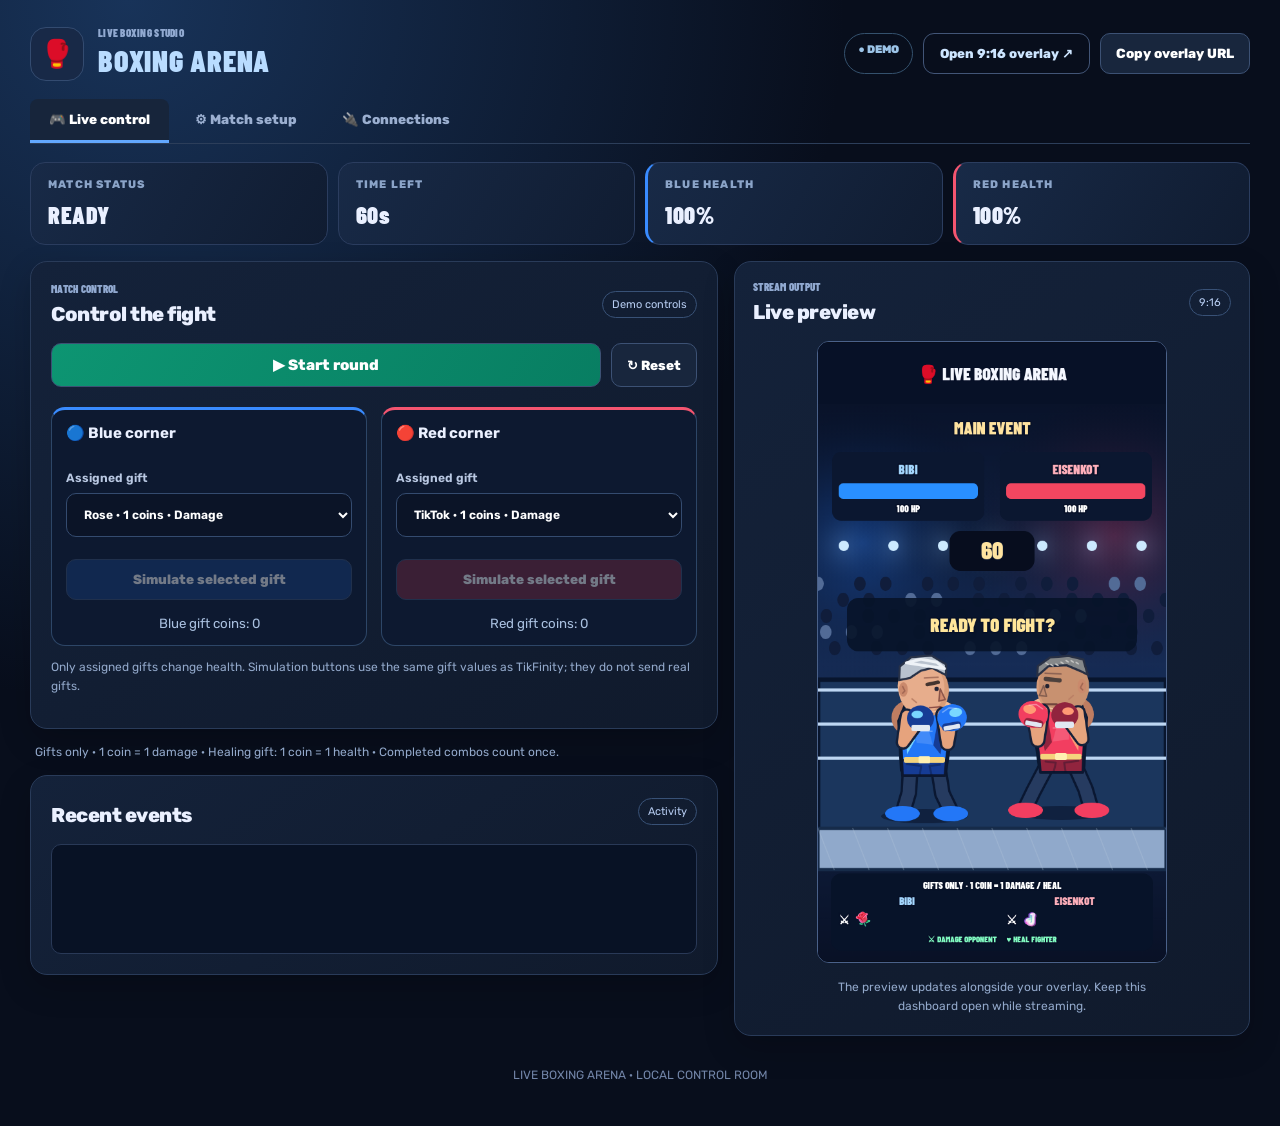
==== commit a194ee94: "Harden local hosting, synchronized state and native gift replay protection Restrict GET/HEAD to publ" ====
--- a/index.html
+++ b/index.html
@@ -1,5 +1,5 @@
 <!doctype html><html lang="en" dir="ltr"><head><meta charset="utf-8"><meta name="viewport" content="width=device-width,initial-scale=1"><title>LIVE Boxing Studio</title><link rel="stylesheet" href="./style.css"></head><body><main class="dashboard">
-<header class="topbar"><div class="brand"><div class="brand-icon">🥊</div><div><div class="eyebrow" data-tab-en="LIVE BOXING STUDIO" data-tab-he="אולפן האגרוף בשידור חי">LIVE BOXING STUDIO</div><h1 data-tab-en="BOXING ARENA" data-tab-he="זירת האגרוף">BOXING ARENA</h1></div></div><div class="header-actions"><span class="connection-pill" id="connectionBadge">● DEMO</span><a class="outline-link" href="./overlay.html" target="_blank"><span data-i18n="t4">Open 9:16 overlay</span> ↗</a><button id="copyOverlay" class="subtle-btn"><span data-i18n="t5">Copy overlay URL</span></button></div></header>
+<header class="topbar"><div class="brand"><div class="brand-icon">🥊</div><div><div class="eyebrow" data-tab-en="LIVE BOXING STUDIO" data-tab-he="אולפן האגרוף בשידור חי">LIVE BOXING STUDIO</div><h1 data-tab-en="BOXING ARENA" data-tab-he="זירת האגרוף">BOXING ARENA</h1></div></div><div class="header-actions"><span class="connection-pill" id="connectionBadge">● DEMO</span><a class="outline-link" href="./overlay.html" target="_blank" rel="noopener noreferrer"><span data-i18n="t4">Open 9:16 overlay</span> ↗</a><button id="copyOverlay" class="subtle-btn"><span data-i18n="t5">Copy overlay URL</span></button></div></header>
 <nav role="tablist" class="tabs" aria-label="Dashboard sections"><button type="button" role="tab" id="tab-live" aria-controls="pane-live" class="tab active" data-tab="live" aria-selected="true">🎮 <span data-tab-en="Live control" data-tab-he="ניהול שידור">Live control</span></button><button type="button" role="tab" id="tab-setup" aria-controls="pane-setup" class="tab" data-tab="setup" aria-selected="false">⚙ <span data-tab-en="Match setup" data-tab-he="הגדרות קרב">Match setup</span></button><button type="button" role="tab" id="tab-connection" aria-controls="pane-connection" class="tab" data-tab="connection" aria-selected="false">🔌 <span data-tab-en="Connections" data-tab-he="חיבורים">Connections</span></button></nav>
 <div class="stats"><div class="stat"><span data-i18n="t6">MATCH STATUS</span><strong id="matchStatus">READY</strong></div><div class="stat"><span data-i18n="t7">TIME LEFT</span><strong id="timeStat">60s</strong></div><div class="stat"><span data-i18n="t8">BLUE HEALTH</span><strong id="blueStat">100%</strong></div><div class="stat"><span data-i18n="t9">RED HEALTH</span><strong id="redStat">100%</strong></div></div>
 <div class="studio-grid"><div class="main-column">
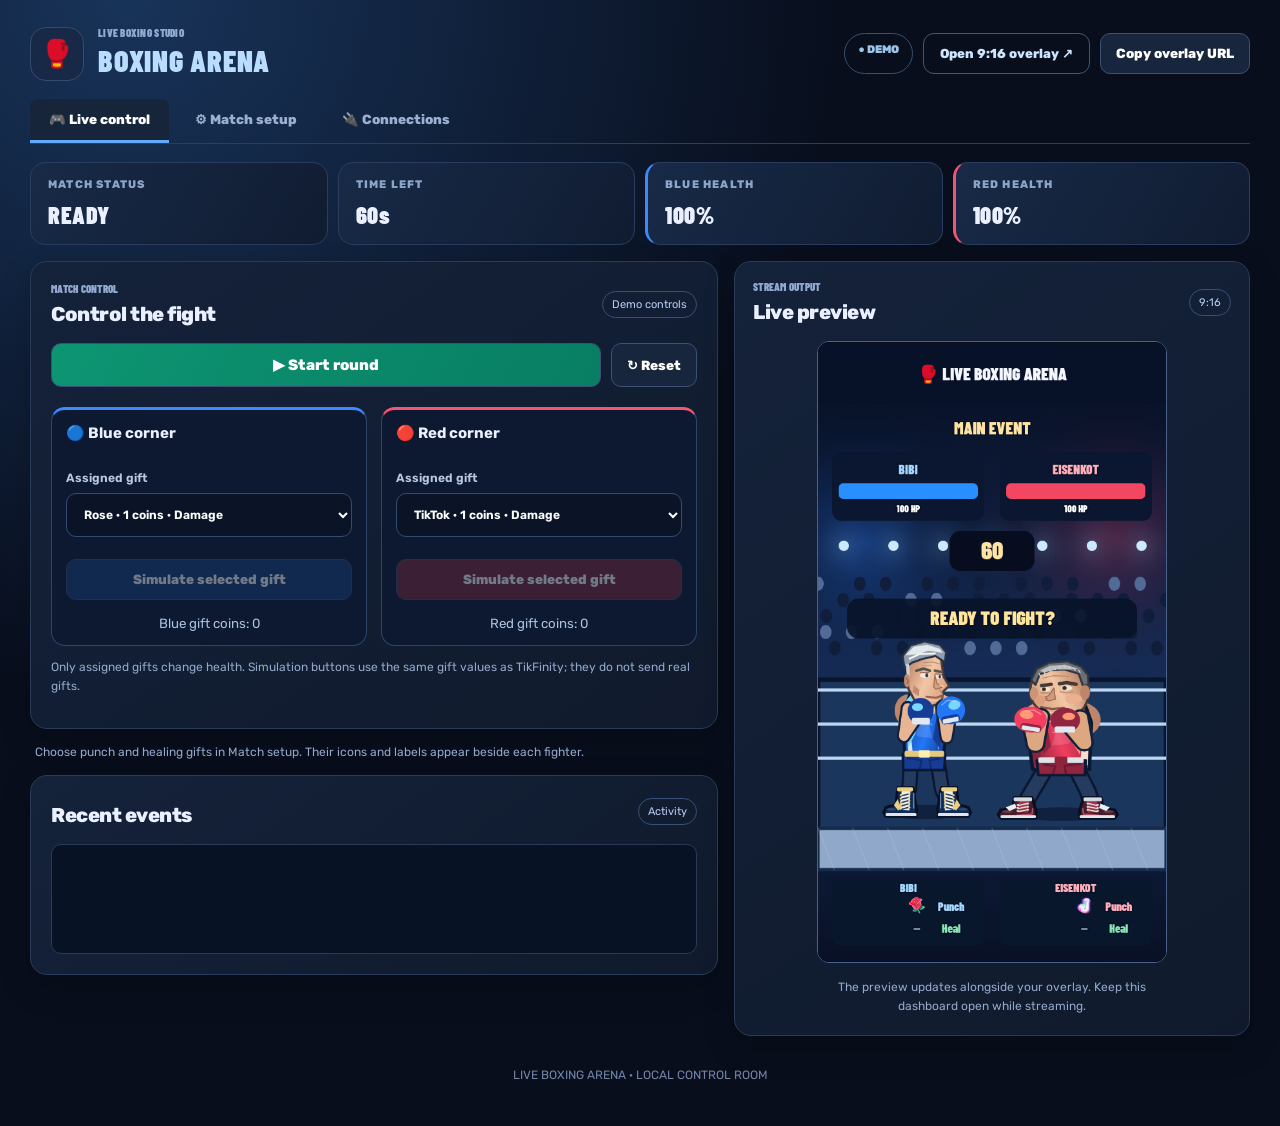
==== commit ea7b2f7e: "Differentiate fighters and expose healing gifts with movable punch/heal labels Redraw Bibi and Eisen" ====
--- a/index.html
+++ b/index.html
@@ -4,8 +4,8 @@
 <div class="stats"><div class="stat"><span data-i18n="t6">MATCH STATUS</span><strong id="matchStatus">READY</strong></div><div class="stat"><span data-i18n="t7">TIME LEFT</span><strong id="timeStat">60s</strong></div><div class="stat"><span data-i18n="t8">BLUE HEALTH</span><strong id="blueStat">100%</strong></div><div class="stat"><span data-i18n="t9">RED HEALTH</span><strong id="redStat">100%</strong></div></div>
 <div class="studio-grid"><div class="main-column">
 <section class="panel section-pane" role="tabpanel" id="pane-live" aria-labelledby="tab-live" data-pane="live"><div class="panel-heading"><div><div class="eyebrow" data-tab-en="MATCH CONTROL" data-tab-he="ניהול הקרב">MATCH CONTROL</div><h2 data-tab-en="Control the fight" data-tab-he="שליטה בקרב">Control the fight</h2></div><span class="tag" data-tab-en="Demo controls" data-tab-he="מצב הדגמה">Demo controls</span></div><div class="primary-actions"><button id="start" class="green">▶ <span data-i18n="t27">Start round</span></button><button id="reset" class="subtle-btn">↻ <span data-i18n="t28">Reset</span></button></div><div class="fight-grid"><div class="fighter-controls blue-side"><h3>🔵 <span data-tab-en="Blue corner" data-tab-he="הפינה הכחולה">Blue corner</span></h3><label><span data-tab-en="Assigned gift" data-tab-he="מתנה משויכת">Assigned gift</span><select id="blueTestGift"></select></label><button data-test-gift="blue" class="blue-btn"><span data-tab-en="Simulate selected gift" data-tab-he="הדמיית המתנה שנבחרה">Simulate selected gift</span></button><small id="blueCoinsStat">Blue gift coins: 0</small></div><div class="fighter-controls red-side"><h3>🔴 <span data-tab-en="Red corner" data-tab-he="הפינה האדומה">Red corner</span></h3><label><span data-tab-en="Assigned gift" data-tab-he="מתנה משויכת">Assigned gift</span><select id="redTestGift"></select></label><button data-test-gift="red" class="red-btn"><span data-tab-en="Simulate selected gift" data-tab-he="הדמיית המתנה שנבחרה">Simulate selected gift</span></button><small id="redCoinsStat">Red gift coins: 0</small></div></div><p class="hint" data-tab-en="Only assigned gifts change health. Simulation buttons use the same gift values as TikFinity; they do not send real gifts." data-tab-he="רק מתנות משויכות משנות חיים. כפתורי ההדמיה משתמשים באותם ערכים כמו TikFinity ואינם שולחים מתנות אמיתיות.">Only assigned gifts change health. Simulation buttons use the same gift values as TikFinity; they do not send real gifts.</p></section>
-<section class="panel section-pane" role="tabpanel" id="pane-setup" aria-labelledby="tab-setup" data-pane="setup" hidden><div class="panel-heading"><div><div class="eyebrow" data-tab-en="FIGHTERS & RULES" data-tab-he="מתמודדים וחוקי הקרב">FIGHTERS & RULES</div><h2 data-i18n="t11">Fighter setup</h2></div></div><label><span data-i18n="t13">Quick matchup preset</span><select id="preset"><option data-tab-en="Bibi vs Eisenkot" data-tab-he="ביבי נגד איזנקוט" value="bibi">🇮🇱 Bibi vs Eisenkot</option><option data-tab-en="Messi vs Ronaldo" data-tab-he="מסי נגד רונאלדו" value="football">⚽ Messi vs Ronaldo</option><option data-tab-en="Custom matchup" data-tab-he="קרב מותאם אישית" value="custom">Custom matchup</option></select></label><div class="twocol"><label>🔵 <span data-i18n="t17">Blue fighter</span><input id="blueName" maxlength="26" dir="auto" value="BIBI"></label><label>🔴 <span data-i18n="t18">Red fighter</span><input id="redName" maxlength="26" dir="auto" value="EISENKOT"></label></div><details class="advanced"><summary data-tab-en="Custom character images (optional)" data-tab-he="תמונות מתמודדים מותאמות (לא חובה)">Custom character images (optional)</summary><div class="twocol"><label><span data-i18n="t19">Blue portrait image URL</span><input id="blueImage" placeholder="https://..."></label><label><span data-i18n="t20">Red portrait image URL</span><input id="redImage" placeholder="https://..."></label></div><p class="hint" data-i18n="t21">Bibi and Eisenkot have built-in caricature faces. External portrait URLs override them.</p></details><div class="twocol"><label><span data-i18n="t24">Display language</span><select id="language"><option value="en">English</option><option value="he">עברית</option></select></label><label><span data-i18n="t25">Round length (seconds)</span><input id="duration" type="number" min="15" max="300" value="60"></label></div><div class="gift-setup"><h3 data-tab-en="Gift library & healing" data-tab-he="ספריית מתנות וריפוי">Gift library & healing</h3><p class="hint" data-tab-en="1 coin = 1 damage. A healing gift restores 1 health per coin, up to 100 health. Choose an assignment, then click gifts below. Each gift can have only one assignment. Save settings to apply." data-tab-he="מטבע אחד = נזק אחד. מתנת ריפוי מחזירה חיים אחד לכל מטבע, עד 100 חיים. בחרו שיוך ולחצו על מתנות למטה. לכל מתנה שיוך אחד בלבד. שמרו הגדרות כדי להחיל.">1 coin = 1 damage. A healing gift restores 1 health per coin, up to 100 health. Choose an assignment, then click gifts below. Each gift can have only one assignment. Save settings to apply.</p><div class="twocol"><label><span data-tab-en="Assign selected gifts to" data-tab-he="שיוך המתנות ל">Assign selected gifts to</span><select id="giftSlot"><option value="blue:gift" data-tab-en="Blue · damage opponent" data-tab-he="כחול · נזק ליריב">Blue · damage opponent</option><option value="red:gift" data-tab-en="Red · damage opponent" data-tab-he="אדום · נזק ליריב">Red · damage opponent</option><option value="blue:heal" data-tab-en="Blue · healing gift" data-tab-he="כחול · מתנת ריפוי">Blue · healing gift</option><option value="red:heal" data-tab-en="Red · healing gift" data-tab-he="אדום · מתנת ריפוי">Red · healing gift</option></select></label><label><span data-tab-en="Search name, ID or coin value" data-tab-he="חיפוש שם, מזהה או ערך מטבעות">Search name, ID or coin value</span><input id="giftSearch" type="search"></label></div><div id="giftAssignments" class="gift-summary" aria-live="polite"></div><div id="giftLibrary" class="gift-library" aria-label="Gift library"></div><p class="hint" id="giftCount"></p></div><button id="save" class="primary full-btn"><span data-i18n="t26">Save settings</span></button></section>
+<section class="panel section-pane" role="tabpanel" id="pane-setup" aria-labelledby="tab-setup" data-pane="setup" hidden><div class="panel-heading"><div><div class="eyebrow" data-tab-en="FIGHTERS & RULES" data-tab-he="מתמודדים וחוקי הקרב">FIGHTERS & RULES</div><h2 data-i18n="t11">Fighter setup</h2></div></div><label><span data-i18n="t13">Quick matchup preset</span><select id="preset"><option data-tab-en="Bibi vs Eisenkot" data-tab-he="ביבי נגד איזנקוט" value="bibi">🇮🇱 Bibi vs Eisenkot</option><option data-tab-en="Messi vs Ronaldo" data-tab-he="מסי נגד רונאלדו" value="football">⚽ Messi vs Ronaldo</option><option data-tab-en="Custom matchup" data-tab-he="קרב מותאם אישית" value="custom">Custom matchup</option></select></label><div class="twocol"><label>🔵 <span data-i18n="t17">Blue fighter</span><input id="blueName" maxlength="26" dir="auto" value="BIBI"></label><label>🔴 <span data-i18n="t18">Red fighter</span><input id="redName" maxlength="26" dir="auto" value="EISENKOT"></label></div><details class="advanced"><summary data-tab-en="Custom character images (optional)" data-tab-he="תמונות מתמודדים מותאמות (לא חובה)">Custom character images (optional)</summary><div class="twocol"><label><span data-i18n="t19">Blue portrait image URL</span><input id="blueImage" placeholder="https://..."></label><label><span data-i18n="t20">Red portrait image URL</span><input id="redImage" placeholder="https://..."></label></div><p class="hint" data-i18n="t21">Bibi and Eisenkot have built-in caricature faces. External portrait URLs override them.</p></details><div class="twocol"><label><span data-i18n="t24">Display language</span><select id="language"><option value="en">English</option><option value="he">עברית</option></select></label><label><span data-i18n="t25">Round length (seconds)</span><input id="duration" type="number" min="15" max="300" value="60"></label></div><div class="gift-setup"><h3 data-tab-en="Gift library & healing" data-tab-he="ספריית מתנות וריפוי">Gift library & healing</h3><p class="hint" data-tab-en="1 coin = 1 damage. A healing gift restores 1 health per coin, up to 100 health. Choose an assignment, then click gifts below. Each gift can have only one assignment. Save settings to apply." data-tab-he="מטבע אחד = נזק אחד. מתנת ריפוי מחזירה חיים אחד לכל מטבע, עד 100 חיים. בחרו שיוך ולחצו על מתנות למטה. לכל מתנה שיוך אחד בלבד. שמרו הגדרות כדי להחיל.">1 coin = 1 damage. A healing gift restores 1 health per coin, up to 100 health. Choose an assignment, then click gifts below. Each gift can have only one assignment. Save settings to apply.</p><div class="healing-settings"><div class="healing-choice blue-side"><label for="blueHealGift" id="blueHealHeading">BIBI · healing gift</label><div class="healing-input"><img id="blueHealIcon" alt="" hidden><select id="blueHealGift" aria-describedby="healingHelp"></select></div></div><div class="healing-choice red-side"><label for="redHealGift" id="redHealHeading">EISENKOT · healing gift</label><div class="healing-input"><img id="redHealIcon" alt="" hidden><select id="redHealGift" aria-describedby="healingHelp"></select></div></div></div><p class="hint" id="healingHelp" data-tab-en="Choose a healing gift directly for each fighter, then Save settings. Healing gifts restore their fighter instead of punching the opponent." data-tab-he="בחרו כאן מתנת ריפוי לכל מתמודד ולחצו על שמירת הגדרות. מתנת הריפוי מחזירה חיים למתמודד במקום לפגוע ביריב.">Choose a healing gift directly for each fighter, then Save settings. Healing gifts restore their fighter instead of punching the opponent.</p><label class="gift-placement"><span data-tab-en="Punch & healing information position" data-tab-he="מיקום המידע של אגרוף וריפוי">Punch & healing information position</span><select id="giftInfoPosition"><option value="bottom" data-tab-en="At the bottom" data-tab-he="בתחתית המסך">At the bottom</option><option value="aboveNames" data-tab-en="Above fighter names" data-tab-he="מעל שמות המתמודדים">Above fighter names</option></select><small data-tab-en="The position updates immediately in the overlay." data-tab-he="המיקום מתעדכן מיד במסך השידור.">The position updates immediately in the overlay.</small></label><div class="twocol"><label><span data-tab-en="Assign selected gifts to" data-tab-he="שיוך המתנות ל">Assign selected gifts to</span><select id="giftSlot"><option value="blue:gift" data-tab-en="Blue · damage opponent" data-tab-he="כחול · נזק ליריב">Blue · damage opponent</option><option value="red:gift" data-tab-en="Red · damage opponent" data-tab-he="אדום · נזק ליריב">Red · damage opponent</option><option value="blue:heal" data-tab-en="Blue · healing gift" data-tab-he="כחול · מתנת ריפוי">Blue · healing gift</option><option value="red:heal" data-tab-en="Red · healing gift" data-tab-he="אדום · מתנת ריפוי">Red · healing gift</option></select></label><label><span data-tab-en="Search name, ID or coin value" data-tab-he="חיפוש שם, מזהה או ערך מטבעות">Search name, ID or coin value</span><input id="giftSearch" type="search"></label></div><div id="giftAssignments" class="gift-summary" aria-live="polite"></div><div id="giftLibrary" class="gift-library" aria-label="Gift library"></div><p class="hint" id="giftCount"></p></div><button id="save" class="primary full-btn"><span data-i18n="t26">Save settings</span></button></section>
 <section class="panel section-pane" role="tabpanel" id="pane-connection" aria-labelledby="tab-connection" data-pane="connection" hidden><div class="panel-heading"><div><div class="eyebrow" data-tab-en="INTEGRATIONS" data-tab-he="חיבור לשירותים">INTEGRATIONS</div><h2 data-i18n="t43">TikFinity connection</h2></div></div><label><span data-tab-en="Connection type" data-tab-he="סוג חיבור">Connection type</span><select id="bridgeMode"><option value="tikfinity">TikFinity Desktop</option><option value="normalized" data-tab-en="Normalized test bridge (advanced)" data-tab-he="גשר בדיקה אחיד (מתקדם)">Normalized test bridge (advanced)</option></select></label><label><span data-tab-en="WebSocket bridge URL" data-tab-he="כתובת גשר WebSocket">WebSocket bridge URL</span><input id="wsUrl" value="ws://localhost:21213/" placeholder="ws://localhost:21213/"></label><button id="connect"><span data-i18n="t44">Connect bridge</span></button><p id="status" class="hint">Demo mode · no live connection</p><p class="hint" data-i18n="t46">Run TikFinity Desktop on this PC and connect it to your LIVE. A connected socket alone does not verify live event delivery.</p><p class="hint" data-tab-en="Only assigned gifts affect health: coin value × completed combo count. Comments and likes are ignored. Assign damage gifts and an optional healing gift per fighter in Match setup." data-tab-he="רק מתנות משויכות משפיעות על החיים: ערך המטבעות כפול מספר המתנות ברצף שהושלם. תגובות ולייקים אינם משפיעים. בחרו מתנות נזק וריפוי לכל מתמודד בהגדרות הקרב.">Only assigned gifts affect health: coin value × completed combo count. Comments and likes are ignored. Assign damage gifts and an optional healing gift per fighter in Match setup.</p></section>
-<p class="hint rules-note" data-tab-en="Gifts only · 1 coin = 1 damage · Healing gift: 1 coin = 1 health · Completed combos count once." data-tab-he="מתנות בלבד · מטבע אחד = נזק אחד · מתנת ריפוי: מטבע אחד = חיים אחד · רצף שהושלם נספר פעם אחת.">Gifts only · 1 coin = 1 damage · Healing gift: 1 coin = 1 health · Completed combos count once.</p><section class="panel activity-panel"><div class="panel-heading"><h2 data-i18n="t47">Recent events</h2><span class="tag" data-tab-en="Activity" data-tab-he="פעילות">Activity</span></div><div role="log" id="log" class="log" aria-live="polite"></div></section>
+<p class="hint rules-note" data-tab-en="Choose punch and healing gifts in Match setup. Their icons and labels appear beside each fighter." data-tab-he="בחרו מתנות אגרוף וריפוי בהגדרות הקרב. המתנות והתוויות שלהן מוצגות לצד כל מתמודד.">Choose punch and healing gifts in Match setup. Their icons and labels appear beside each fighter.</p><section class="panel activity-panel"><div class="panel-heading"><h2 data-i18n="t47">Recent events</h2><span class="tag" data-tab-en="Activity" data-tab-he="פעילות">Activity</span></div><div role="log" id="log" class="log" aria-live="polite"></div></section>
 </div><aside class="preview-column"><section class="panel preview-panel"><div class="panel-heading"><div><div class="eyebrow" data-tab-en="STREAM OUTPUT" data-tab-he="תצוגת השידור">STREAM OUTPUT</div><h2 data-i18n="t49">Live preview</h2></div><span class="tag">9:16</span></div><iframe title="Live boxing overlay" src="./overlay.html"></iframe><p class="hint" data-i18n="t50">The preview updates alongside your overlay. Keep this dashboard open while streaming.</p></section></aside></div>
 <footer data-tab-en="LIVE BOXING ARENA · LOCAL CONTROL ROOM" data-tab-he="זירת האגרוף בשידור חי · מרכז שליטה מקומי">LIVE BOXING ARENA · LOCAL CONTROL ROOM</footer></main><script type="module" src="./app.js"></script></body></html>
--- a/style.css
+++ b/style.css
@@ -36,3 +36,5 @@
 @media(prefers-reduced-motion:reduce){*{transition:none!important}}
 
 .gift-setup{border-block-start:1px solid #304361;margin-top:22px;padding-top:12px}.gift-library{display:grid;grid-template-columns:repeat(auto-fill,minmax(100px,1fr));gap:8px;max-height:360px;overflow-y:auto;padding:5px;border:1px solid #304361;border-radius:12px;scrollbar-gutter:stable}.gift-card{position:relative;display:flex;flex-direction:column;align-items:center;gap:5px;min-width:0;padding:10px 5px;background:#0a162a;border-color:#283e5c}.gift-card img{width:44px;height:44px;object-fit:contain}.gift-card .gift-name{max-width:100%;overflow:hidden;text-overflow:ellipsis;white-space:nowrap;font-size:11px}.gift-card small{font-size:10px;color:#f0d58c}.gift-card .gift-route{font-size:9px;color:#a9c5eb}.gift-card.assigned-blue{border-color:#398bff;background:#122f54}.gift-card.assigned-red{border-color:#f45570;background:#432035}.gift-card.healing{box-shadow:inset 0 -3px #46e7a1}.gift-card[aria-pressed=true]{outline:2px solid #d4e8ff;outline-offset:-3px}.gift-summary{font-size:12px;line-height:1.8;color:#c1d3eb;margin:10px 0}.fighter-controls select{font-size:12px}.gift-summary div{padding:6px 8px;border-inline-start:3px solid #398bff;margin:5px 0;background:#0b1629}.gift-summary div:nth-child(2){border-color:#f45570}
+
+.healing-settings{display:grid;grid-template-columns:1fr 1fr;gap:12px;margin-top:18px}.healing-choice{padding:14px;border:1px solid #355070;border-top:3px solid #398bff;border-radius:12px;background:#0c1930}.healing-choice.red-side{border-top-color:#f45570}.healing-choice label{margin:0 0 10px;color:#b8f3d4}.healing-input{display:flex;align-items:center;gap:10px;min-width:0}.healing-input img{height:38px;width:38px;object-fit:contain;flex-shrink:0}.healing-input img[hidden]{display:none}.healing-input select{margin:0;min-width:0;font-size:12px}.gift-placement{padding:14px;border:1px solid #3d5478;border-radius:12px;background:#10223a}.gift-placement small{display:block;margin-top:9px;color:#94accb;font-weight:400}.gift-setup h3{color:#b5e9d1}@media(max-width:580px){.healing-settings{grid-template-columns:1fr}}
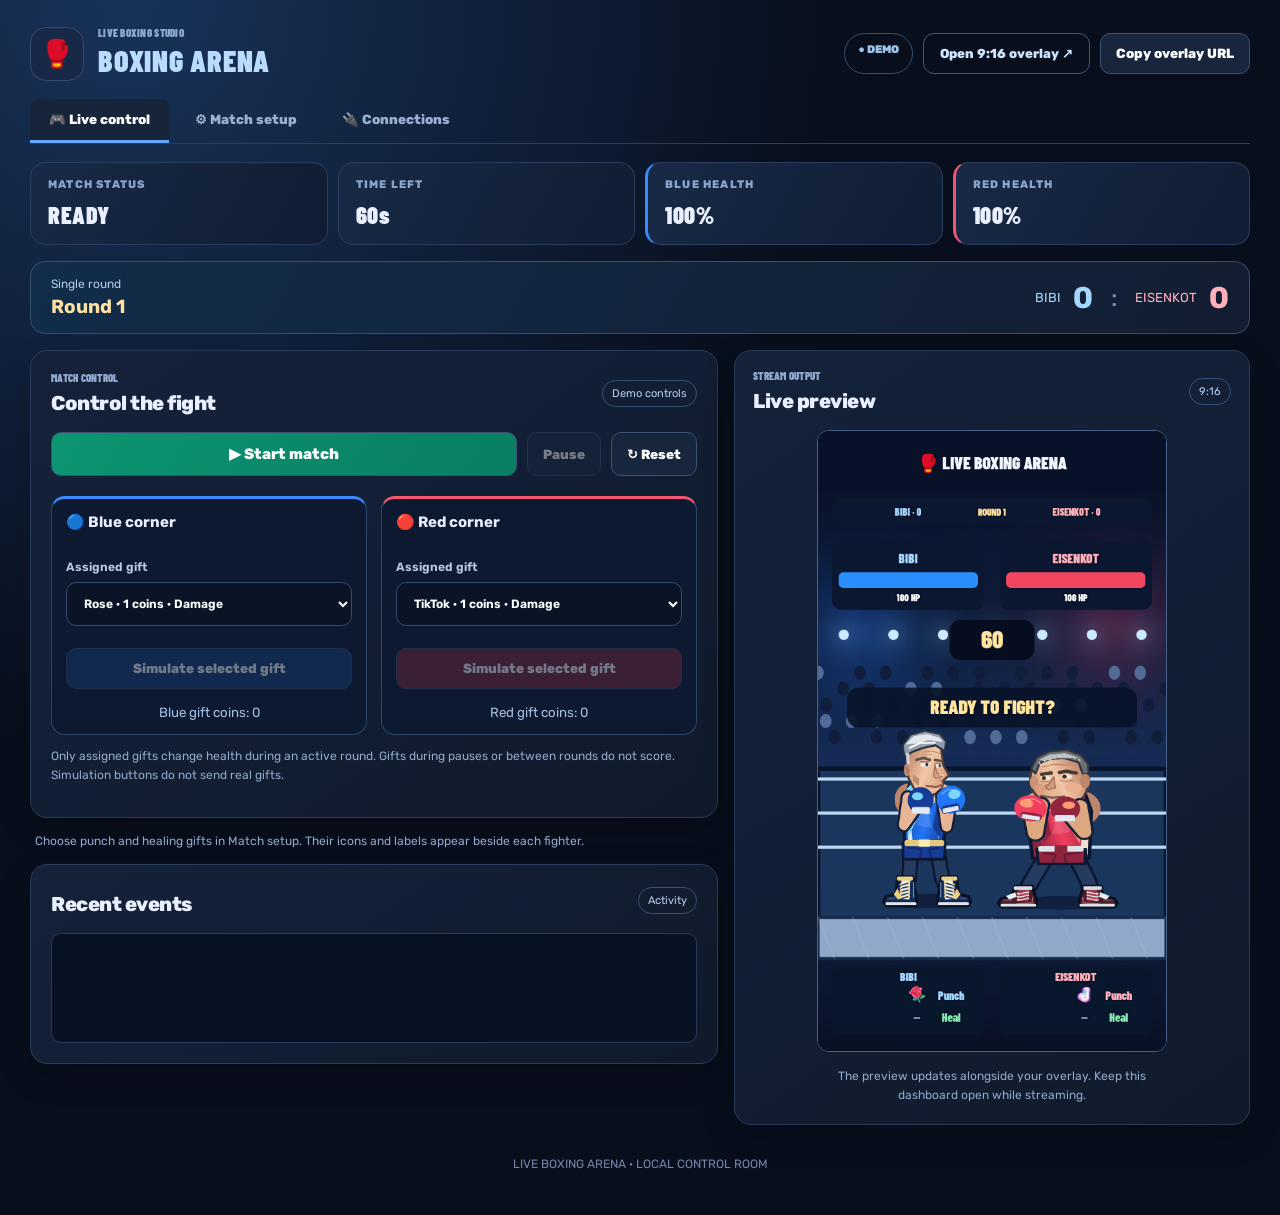
==== commit 999a0e4d: "Add endless timed rounds, win points and best-of match modes Introduce single, endless, best-of-3 an" ====
--- a/index.html
+++ b/index.html
@@ -2,9 +2,9 @@
 <header class="topbar"><div class="brand"><div class="brand-icon">🥊</div><div><div class="eyebrow" data-tab-en="LIVE BOXING STUDIO" data-tab-he="אולפן האגרוף בשידור חי">LIVE BOXING STUDIO</div><h1 data-tab-en="BOXING ARENA" data-tab-he="זירת האגרוף">BOXING ARENA</h1></div></div><div class="header-actions"><span class="connection-pill" id="connectionBadge">● DEMO</span><a class="outline-link" href="./overlay.html" target="_blank" rel="noopener noreferrer"><span data-i18n="t4">Open 9:16 overlay</span> ↗</a><button id="copyOverlay" class="subtle-btn"><span data-i18n="t5">Copy overlay URL</span></button></div></header>
 <nav role="tablist" class="tabs" aria-label="Dashboard sections"><button type="button" role="tab" id="tab-live" aria-controls="pane-live" class="tab active" data-tab="live" aria-selected="true">🎮 <span data-tab-en="Live control" data-tab-he="ניהול שידור">Live control</span></button><button type="button" role="tab" id="tab-setup" aria-controls="pane-setup" class="tab" data-tab="setup" aria-selected="false">⚙ <span data-tab-en="Match setup" data-tab-he="הגדרות קרב">Match setup</span></button><button type="button" role="tab" id="tab-connection" aria-controls="pane-connection" class="tab" data-tab="connection" aria-selected="false">🔌 <span data-tab-en="Connections" data-tab-he="חיבורים">Connections</span></button></nav>
 <div class="stats"><div class="stat"><span data-i18n="t6">MATCH STATUS</span><strong id="matchStatus">READY</strong></div><div class="stat"><span data-i18n="t7">TIME LEFT</span><strong id="timeStat">60s</strong></div><div class="stat"><span data-i18n="t8">BLUE HEALTH</span><strong id="blueStat">100%</strong></div><div class="stat"><span data-i18n="t9">RED HEALTH</span><strong id="redStat">100%</strong></div></div>
-<div class="studio-grid"><div class="main-column">
-<section class="panel section-pane" role="tabpanel" id="pane-live" aria-labelledby="tab-live" data-pane="live"><div class="panel-heading"><div><div class="eyebrow" data-tab-en="MATCH CONTROL" data-tab-he="ניהול הקרב">MATCH CONTROL</div><h2 data-tab-en="Control the fight" data-tab-he="שליטה בקרב">Control the fight</h2></div><span class="tag" data-tab-en="Demo controls" data-tab-he="מצב הדגמה">Demo controls</span></div><div class="primary-actions"><button id="start" class="green">▶ <span data-i18n="t27">Start round</span></button><button id="reset" class="subtle-btn">↻ <span data-i18n="t28">Reset</span></button></div><div class="fight-grid"><div class="fighter-controls blue-side"><h3>🔵 <span data-tab-en="Blue corner" data-tab-he="הפינה הכחולה">Blue corner</span></h3><label><span data-tab-en="Assigned gift" data-tab-he="מתנה משויכת">Assigned gift</span><select id="blueTestGift"></select></label><button data-test-gift="blue" class="blue-btn"><span data-tab-en="Simulate selected gift" data-tab-he="הדמיית המתנה שנבחרה">Simulate selected gift</span></button><small id="blueCoinsStat">Blue gift coins: 0</small></div><div class="fighter-controls red-side"><h3>🔴 <span data-tab-en="Red corner" data-tab-he="הפינה האדומה">Red corner</span></h3><label><span data-tab-en="Assigned gift" data-tab-he="מתנה משויכת">Assigned gift</span><select id="redTestGift"></select></label><button data-test-gift="red" class="red-btn"><span data-tab-en="Simulate selected gift" data-tab-he="הדמיית המתנה שנבחרה">Simulate selected gift</span></button><small id="redCoinsStat">Red gift coins: 0</small></div></div><p class="hint" data-tab-en="Only assigned gifts change health. Simulation buttons use the same gift values as TikFinity; they do not send real gifts." data-tab-he="רק מתנות משויכות משנות חיים. כפתורי ההדמיה משתמשים באותם ערכים כמו TikFinity ואינם שולחים מתנות אמיתיות.">Only assigned gifts change health. Simulation buttons use the same gift values as TikFinity; they do not send real gifts.</p></section>
-<section class="panel section-pane" role="tabpanel" id="pane-setup" aria-labelledby="tab-setup" data-pane="setup" hidden><div class="panel-heading"><div><div class="eyebrow" data-tab-en="FIGHTERS & RULES" data-tab-he="מתמודדים וחוקי הקרב">FIGHTERS & RULES</div><h2 data-i18n="t11">Fighter setup</h2></div></div><label><span data-i18n="t13">Quick matchup preset</span><select id="preset"><option data-tab-en="Bibi vs Eisenkot" data-tab-he="ביבי נגד איזנקוט" value="bibi">🇮🇱 Bibi vs Eisenkot</option><option data-tab-en="Messi vs Ronaldo" data-tab-he="מסי נגד רונאלדו" value="football">⚽ Messi vs Ronaldo</option><option data-tab-en="Custom matchup" data-tab-he="קרב מותאם אישית" value="custom">Custom matchup</option></select></label><div class="twocol"><label>🔵 <span data-i18n="t17">Blue fighter</span><input id="blueName" maxlength="26" dir="auto" value="BIBI"></label><label>🔴 <span data-i18n="t18">Red fighter</span><input id="redName" maxlength="26" dir="auto" value="EISENKOT"></label></div><details class="advanced"><summary data-tab-en="Custom character images (optional)" data-tab-he="תמונות מתמודדים מותאמות (לא חובה)">Custom character images (optional)</summary><div class="twocol"><label><span data-i18n="t19">Blue portrait image URL</span><input id="blueImage" placeholder="https://..."></label><label><span data-i18n="t20">Red portrait image URL</span><input id="redImage" placeholder="https://..."></label></div><p class="hint" data-i18n="t21">Bibi and Eisenkot have built-in caricature faces. External portrait URLs override them.</p></details><div class="twocol"><label><span data-i18n="t24">Display language</span><select id="language"><option value="en">English</option><option value="he">עברית</option></select></label><label><span data-i18n="t25">Round length (seconds)</span><input id="duration" type="number" min="15" max="300" value="60"></label></div><div class="gift-setup"><h3 data-tab-en="Gift library & healing" data-tab-he="ספריית מתנות וריפוי">Gift library & healing</h3><p class="hint" data-tab-en="1 coin = 1 damage. A healing gift restores 1 health per coin, up to 100 health. Choose an assignment, then click gifts below. Each gift can have only one assignment. Save settings to apply." data-tab-he="מטבע אחד = נזק אחד. מתנת ריפוי מחזירה חיים אחד לכל מטבע, עד 100 חיים. בחרו שיוך ולחצו על מתנות למטה. לכל מתנה שיוך אחד בלבד. שמרו הגדרות כדי להחיל.">1 coin = 1 damage. A healing gift restores 1 health per coin, up to 100 health. Choose an assignment, then click gifts below. Each gift can have only one assignment. Save settings to apply.</p><div class="healing-settings"><div class="healing-choice blue-side"><label for="blueHealGift" id="blueHealHeading">BIBI · healing gift</label><div class="healing-input"><img id="blueHealIcon" alt="" hidden><select id="blueHealGift" aria-describedby="healingHelp"></select></div></div><div class="healing-choice red-side"><label for="redHealGift" id="redHealHeading">EISENKOT · healing gift</label><div class="healing-input"><img id="redHealIcon" alt="" hidden><select id="redHealGift" aria-describedby="healingHelp"></select></div></div></div><p class="hint" id="healingHelp" data-tab-en="Choose a healing gift directly for each fighter, then Save settings. Healing gifts restore their fighter instead of punching the opponent." data-tab-he="בחרו כאן מתנת ריפוי לכל מתמודד ולחצו על שמירת הגדרות. מתנת הריפוי מחזירה חיים למתמודד במקום לפגוע ביריב.">Choose a healing gift directly for each fighter, then Save settings. Healing gifts restore their fighter instead of punching the opponent.</p><label class="gift-placement"><span data-tab-en="Punch & healing information position" data-tab-he="מיקום המידע של אגרוף וריפוי">Punch & healing information position</span><select id="giftInfoPosition"><option value="bottom" data-tab-en="At the bottom" data-tab-he="בתחתית המסך">At the bottom</option><option value="aboveNames" data-tab-en="Above fighter names" data-tab-he="מעל שמות המתמודדים">Above fighter names</option></select><small data-tab-en="The position updates immediately in the overlay." data-tab-he="המיקום מתעדכן מיד במסך השידור.">The position updates immediately in the overlay.</small></label><div class="twocol"><label><span data-tab-en="Assign selected gifts to" data-tab-he="שיוך המתנות ל">Assign selected gifts to</span><select id="giftSlot"><option value="blue:gift" data-tab-en="Blue · damage opponent" data-tab-he="כחול · נזק ליריב">Blue · damage opponent</option><option value="red:gift" data-tab-en="Red · damage opponent" data-tab-he="אדום · נזק ליריב">Red · damage opponent</option><option value="blue:heal" data-tab-en="Blue · healing gift" data-tab-he="כחול · מתנת ריפוי">Blue · healing gift</option><option value="red:heal" data-tab-en="Red · healing gift" data-tab-he="אדום · מתנת ריפוי">Red · healing gift</option></select></label><label><span data-tab-en="Search name, ID or coin value" data-tab-he="חיפוש שם, מזהה או ערך מטבעות">Search name, ID or coin value</span><input id="giftSearch" type="search"></label></div><div id="giftAssignments" class="gift-summary" aria-live="polite"></div><div id="giftLibrary" class="gift-library" aria-label="Gift library"></div><p class="hint" id="giftCount"></p></div><button id="save" class="primary full-btn"><span data-i18n="t26">Save settings</span></button></section>
+<section class="match-scoreboard" aria-label="Match score"><div class="match-mode-summary"><span id="modeStat">Single round</span><strong id="roundStat">Round 1</strong></div><div class="score-corner score-blue"><span id="blueScoreName">BIBI</span><strong id="blueScore">0</strong></div><span class="score-divider">:</span><div class="score-corner score-red"><span id="redScoreName">EISENKOT</span><strong id="redScore">0</strong></div></section><div class="studio-grid"><div class="main-column">
+<section class="panel section-pane" role="tabpanel" id="pane-live" aria-labelledby="tab-live" data-pane="live"><div class="panel-heading"><div><div class="eyebrow" data-tab-en="MATCH CONTROL" data-tab-he="ניהול הקרב">MATCH CONTROL</div><h2 data-tab-en="Control the fight" data-tab-he="שליטה בקרב">Control the fight</h2></div><span class="tag" data-tab-en="Demo controls" data-tab-he="מצב הדגמה">Demo controls</span></div><div class="primary-actions"><button id="start" class="green">▶ <span data-i18n="t27">Start round</span></button><button id="pause" class="subtle-btn"><span data-tab-en="Pause" data-tab-he="השהיה">Pause</span></button><button id="reset" class="subtle-btn">↻ <span data-i18n="t28">Reset</span></button></div><div class="fight-grid"><div class="fighter-controls blue-side"><h3>🔵 <span data-tab-en="Blue corner" data-tab-he="הפינה הכחולה">Blue corner</span></h3><label><span data-tab-en="Assigned gift" data-tab-he="מתנה משויכת">Assigned gift</span><select id="blueTestGift"></select></label><button data-test-gift="blue" class="blue-btn"><span data-tab-en="Simulate selected gift" data-tab-he="הדמיית המתנה שנבחרה">Simulate selected gift</span></button><small id="blueCoinsStat">Blue gift coins: 0</small></div><div class="fighter-controls red-side"><h3>🔴 <span data-tab-en="Red corner" data-tab-he="הפינה האדומה">Red corner</span></h3><label><span data-tab-en="Assigned gift" data-tab-he="מתנה משויכת">Assigned gift</span><select id="redTestGift"></select></label><button data-test-gift="red" class="red-btn"><span data-tab-en="Simulate selected gift" data-tab-he="הדמיית המתנה שנבחרה">Simulate selected gift</span></button><small id="redCoinsStat">Red gift coins: 0</small></div></div><p class="hint" data-tab-en="Only assigned gifts change health during an active round. Gifts during pauses or between rounds do not score. Simulation buttons do not send real gifts." data-tab-he="רק מתנות משויכות משנות חיים בסיבוב פעיל. מתנות בזמן השהיה או בין סיבובים אינן נספרות. כפתורי ההדמיה אינם שולחים מתנות אמיתיות.">Only assigned gifts change health during an active round. Gifts during pauses or between rounds do not score. Simulation buttons do not send real gifts.</p></section>
+<section class="panel section-pane" role="tabpanel" id="pane-setup" aria-labelledby="tab-setup" data-pane="setup" hidden><div class="panel-heading"><div><div class="eyebrow" data-tab-en="FIGHTERS & RULES" data-tab-he="מתמודדים וחוקי הקרב">FIGHTERS & RULES</div><h2 data-i18n="t11">Fighter setup</h2></div></div><label><span data-i18n="t13">Quick matchup preset</span><select id="preset"><option data-tab-en="Bibi vs Eisenkot" data-tab-he="ביבי נגד איזנקוט" value="bibi">🇮🇱 Bibi vs Eisenkot</option><option data-tab-en="Messi vs Ronaldo" data-tab-he="מסי נגד רונאלדו" value="football">⚽ Messi vs Ronaldo</option><option data-tab-en="Custom matchup" data-tab-he="קרב מותאם אישית" value="custom">Custom matchup</option></select></label><div class="twocol"><label>🔵 <span data-i18n="t17">Blue fighter</span><input id="blueName" maxlength="26" dir="auto" value="BIBI"></label><label>🔴 <span data-i18n="t18">Red fighter</span><input id="redName" maxlength="26" dir="auto" value="EISENKOT"></label></div><details class="advanced"><summary data-tab-en="Custom character images (optional)" data-tab-he="תמונות מתמודדים מותאמות (לא חובה)">Custom character images (optional)</summary><div class="twocol"><label><span data-i18n="t19">Blue portrait image URL</span><input id="blueImage" placeholder="https://..."></label><label><span data-i18n="t20">Red portrait image URL</span><input id="redImage" placeholder="https://..."></label></div><p class="hint" data-i18n="t21">Bibi and Eisenkot have built-in caricature faces. External portrait URLs override them.</p></details><label class="mode-setting"><span data-tab-en="Game mode" data-tab-he="מצב משחק">Game mode</span><select id="matchMode"><option value="single" data-tab-en="Single timed round" data-tab-he="סיבוב בודד על זמן">Single timed round</option><option value="endless" data-tab-en="Endless timed rounds · automatic restart" data-tab-he="אין סוף סיבובים על זמן · התחלה אוטומטית">Endless timed rounds · automatic restart</option><option value="best3" data-tab-en="Best of 3 · first to 2 wins" data-tab-he="הטוב מ־3 · ראשון ל־2 ניצחונות">Best of 3 · first to 2 wins</option><option value="best5" data-tab-en="Best of 5 · first to 3 wins" data-tab-he="הטוב מ־5 · ראשון ל־3 ניצחונות">Best of 5 · first to 3 wins</option></select><small data-tab-en="Save before starting. Each win gives 1 point. Draws give no points. Automatic modes show the result for 3 seconds, then restore health and start the next round." data-tab-he="שמרו לפני ההתחלה. כל ניצחון מעניק נקודה; תיקו ללא נקודות. במצבים האוטומטיים מוצגת התוצאה ל־3 שניות, ואז החיים מתאפסים ומתחיל סיבוב חדש.">Save before starting. Each win gives 1 point. Draws give no points. Automatic modes show the result for 3 seconds, then restore health and start the next round.</small></label><div class="twocol"><label><span data-i18n="t24">Display language</span><select id="language"><option value="en">English</option><option value="he">עברית</option></select></label><label><span data-i18n="t25">Round length (seconds)</span><input id="duration" type="number" min="15" max="300" value="60"></label></div><div class="gift-setup"><h3 data-tab-en="Gift library & healing" data-tab-he="ספריית מתנות וריפוי">Gift library & healing</h3><p class="hint" data-tab-en="1 coin = 1 damage. A healing gift restores 1 health per coin, up to 100 health. Choose an assignment, then click gifts below. Each gift can have only one assignment. Save settings to apply." data-tab-he="מטבע אחד = נזק אחד. מתנת ריפוי מחזירה חיים אחד לכל מטבע, עד 100 חיים. בחרו שיוך ולחצו על מתנות למטה. לכל מתנה שיוך אחד בלבד. שמרו הגדרות כדי להחיל.">1 coin = 1 damage. A healing gift restores 1 health per coin, up to 100 health. Choose an assignment, then click gifts below. Each gift can have only one assignment. Save settings to apply.</p><div class="healing-settings"><div class="healing-choice blue-side"><label for="blueHealGift" id="blueHealHeading">BIBI · healing gift</label><div class="healing-input"><img id="blueHealIcon" alt="" hidden><select id="blueHealGift" aria-describedby="healingHelp"></select></div></div><div class="healing-choice red-side"><label for="redHealGift" id="redHealHeading">EISENKOT · healing gift</label><div class="healing-input"><img id="redHealIcon" alt="" hidden><select id="redHealGift" aria-describedby="healingHelp"></select></div></div></div><p class="hint" id="healingHelp" data-tab-en="Choose a healing gift directly for each fighter, then Save settings. Healing gifts restore their fighter instead of punching the opponent." data-tab-he="בחרו כאן מתנת ריפוי לכל מתמודד ולחצו על שמירת הגדרות. מתנת הריפוי מחזירה חיים למתמודד במקום לפגוע ביריב.">Choose a healing gift directly for each fighter, then Save settings. Healing gifts restore their fighter instead of punching the opponent.</p><label class="gift-placement"><span data-tab-en="Punch & healing information position" data-tab-he="מיקום המידע של אגרוף וריפוי">Punch & healing information position</span><select id="giftInfoPosition"><option value="bottom" data-tab-en="At the bottom" data-tab-he="בתחתית המסך">At the bottom</option><option value="aboveNames" data-tab-en="Above fighter names" data-tab-he="מעל שמות המתמודדים">Above fighter names</option></select><small data-tab-en="The position updates immediately in the overlay." data-tab-he="המיקום מתעדכן מיד במסך השידור.">The position updates immediately in the overlay.</small></label><div class="twocol"><label><span data-tab-en="Assign selected gifts to" data-tab-he="שיוך המתנות ל">Assign selected gifts to</span><select id="giftSlot"><option value="blue:gift" data-tab-en="Blue · damage opponent" data-tab-he="כחול · נזק ליריב">Blue · damage opponent</option><option value="red:gift" data-tab-en="Red · damage opponent" data-tab-he="אדום · נזק ליריב">Red · damage opponent</option><option value="blue:heal" data-tab-en="Blue · healing gift" data-tab-he="כחול · מתנת ריפוי">Blue · healing gift</option><option value="red:heal" data-tab-en="Red · healing gift" data-tab-he="אדום · מתנת ריפוי">Red · healing gift</option></select></label><label><span data-tab-en="Search name, ID or coin value" data-tab-he="חיפוש שם, מזהה או ערך מטבעות">Search name, ID or coin value</span><input id="giftSearch" type="search"></label></div><div id="giftAssignments" class="gift-summary" aria-live="polite"></div><div id="giftLibrary" class="gift-library" aria-label="Gift library"></div><p class="hint" id="giftCount"></p></div><button id="save" class="primary full-btn"><span data-i18n="t26">Save settings</span></button></section>
 <section class="panel section-pane" role="tabpanel" id="pane-connection" aria-labelledby="tab-connection" data-pane="connection" hidden><div class="panel-heading"><div><div class="eyebrow" data-tab-en="INTEGRATIONS" data-tab-he="חיבור לשירותים">INTEGRATIONS</div><h2 data-i18n="t43">TikFinity connection</h2></div></div><label><span data-tab-en="Connection type" data-tab-he="סוג חיבור">Connection type</span><select id="bridgeMode"><option value="tikfinity">TikFinity Desktop</option><option value="normalized" data-tab-en="Normalized test bridge (advanced)" data-tab-he="גשר בדיקה אחיד (מתקדם)">Normalized test bridge (advanced)</option></select></label><label><span data-tab-en="WebSocket bridge URL" data-tab-he="כתובת גשר WebSocket">WebSocket bridge URL</span><input id="wsUrl" value="ws://localhost:21213/" placeholder="ws://localhost:21213/"></label><button id="connect"><span data-i18n="t44">Connect bridge</span></button><p id="status" class="hint">Demo mode · no live connection</p><p class="hint" data-i18n="t46">Run TikFinity Desktop on this PC and connect it to your LIVE. A connected socket alone does not verify live event delivery.</p><p class="hint" data-tab-en="Only assigned gifts affect health: coin value × completed combo count. Comments and likes are ignored. Assign damage gifts and an optional healing gift per fighter in Match setup." data-tab-he="רק מתנות משויכות משפיעות על החיים: ערך המטבעות כפול מספר המתנות ברצף שהושלם. תגובות ולייקים אינם משפיעים. בחרו מתנות נזק וריפוי לכל מתמודד בהגדרות הקרב.">Only assigned gifts affect health: coin value × completed combo count. Comments and likes are ignored. Assign damage gifts and an optional healing gift per fighter in Match setup.</p></section>
 <p class="hint rules-note" data-tab-en="Choose punch and healing gifts in Match setup. Their icons and labels appear beside each fighter." data-tab-he="בחרו מתנות אגרוף וריפוי בהגדרות הקרב. המתנות והתוויות שלהן מוצגות לצד כל מתמודד.">Choose punch and healing gifts in Match setup. Their icons and labels appear beside each fighter.</p><section class="panel activity-panel"><div class="panel-heading"><h2 data-i18n="t47">Recent events</h2><span class="tag" data-tab-en="Activity" data-tab-he="פעילות">Activity</span></div><div role="log" id="log" class="log" aria-live="polite"></div></section>
 </div><aside class="preview-column"><section class="panel preview-panel"><div class="panel-heading"><div><div class="eyebrow" data-tab-en="STREAM OUTPUT" data-tab-he="תצוגת השידור">STREAM OUTPUT</div><h2 data-i18n="t49">Live preview</h2></div><span class="tag">9:16</span></div><iframe title="Live boxing overlay" src="./overlay.html"></iframe><p class="hint" data-i18n="t50">The preview updates alongside your overlay. Keep this dashboard open while streaming.</p></section></aside></div>
--- a/style.css
+++ b/style.css
@@ -38,3 +38,5 @@
 .gift-setup{border-block-start:1px solid #304361;margin-top:22px;padding-top:12px}.gift-library{display:grid;grid-template-columns:repeat(auto-fill,minmax(100px,1fr));gap:8px;max-height:360px;overflow-y:auto;padding:5px;border:1px solid #304361;border-radius:12px;scrollbar-gutter:stable}.gift-card{position:relative;display:flex;flex-direction:column;align-items:center;gap:5px;min-width:0;padding:10px 5px;background:#0a162a;border-color:#283e5c}.gift-card img{width:44px;height:44px;object-fit:contain}.gift-card .gift-name{max-width:100%;overflow:hidden;text-overflow:ellipsis;white-space:nowrap;font-size:11px}.gift-card small{font-size:10px;color:#f0d58c}.gift-card .gift-route{font-size:9px;color:#a9c5eb}.gift-card.assigned-blue{border-color:#398bff;background:#122f54}.gift-card.assigned-red{border-color:#f45570;background:#432035}.gift-card.healing{box-shadow:inset 0 -3px #46e7a1}.gift-card[aria-pressed=true]{outline:2px solid #d4e8ff;outline-offset:-3px}.gift-summary{font-size:12px;line-height:1.8;color:#c1d3eb;margin:10px 0}.fighter-controls select{font-size:12px}.gift-summary div{padding:6px 8px;border-inline-start:3px solid #398bff;margin:5px 0;background:#0b1629}.gift-summary div:nth-child(2){border-color:#f45570}
 
 .healing-settings{display:grid;grid-template-columns:1fr 1fr;gap:12px;margin-top:18px}.healing-choice{padding:14px;border:1px solid #355070;border-top:3px solid #398bff;border-radius:12px;background:#0c1930}.healing-choice.red-side{border-top-color:#f45570}.healing-choice label{margin:0 0 10px;color:#b8f3d4}.healing-input{display:flex;align-items:center;gap:10px;min-width:0}.healing-input img{height:38px;width:38px;object-fit:contain;flex-shrink:0}.healing-input img[hidden]{display:none}.healing-input select{margin:0;min-width:0;font-size:12px}.gift-placement{padding:14px;border:1px solid #3d5478;border-radius:12px;background:#10223a}.gift-placement small{display:block;margin-top:9px;color:#94accb;font-weight:400}.gift-setup h3{color:#b5e9d1}@media(max-width:580px){.healing-settings{grid-template-columns:1fr}}
+
+.match-scoreboard{display:flex;align-items:center;gap:18px;padding:15px 20px;margin-bottom:16px;border:1px solid #365170;border-radius:15px;background:linear-gradient(120deg,#112d4a,#131d31)}.match-mode-summary{margin-inline-end:auto;min-width:0}.match-mode-summary span{display:block;font-size:12px;color:#b5c9e8}.match-mode-summary strong{display:block;font-size:19px;color:#ffe2a1;margin-top:4px}.score-corner{display:flex;align-items:center;gap:12px}.score-corner span{font-size:13px;max-width:150px;overflow:hidden;text-overflow:ellipsis;white-space:nowrap}.score-corner strong{font-size:30px;font-variant-numeric:tabular-nums}.score-blue{color:#a5d8ff}.score-red{color:#ffb0bb}.score-divider{font-size:25px;color:#8398b8}.mode-setting{padding:15px;background:#0c1c32;border:1px solid #385678;border-radius:12px}.mode-setting small{display:block;margin-top:9px;font-size:12px;font-weight:400;line-height:1.6;color:#a3b8d5}@media(max-width:580px){.match-scoreboard{gap:10px;flex-wrap:wrap;padding:13px}.match-mode-summary{width:100%}.score-corner{gap:8px}.score-corner span{max-width:110px}.primary-actions{flex-wrap:wrap}}
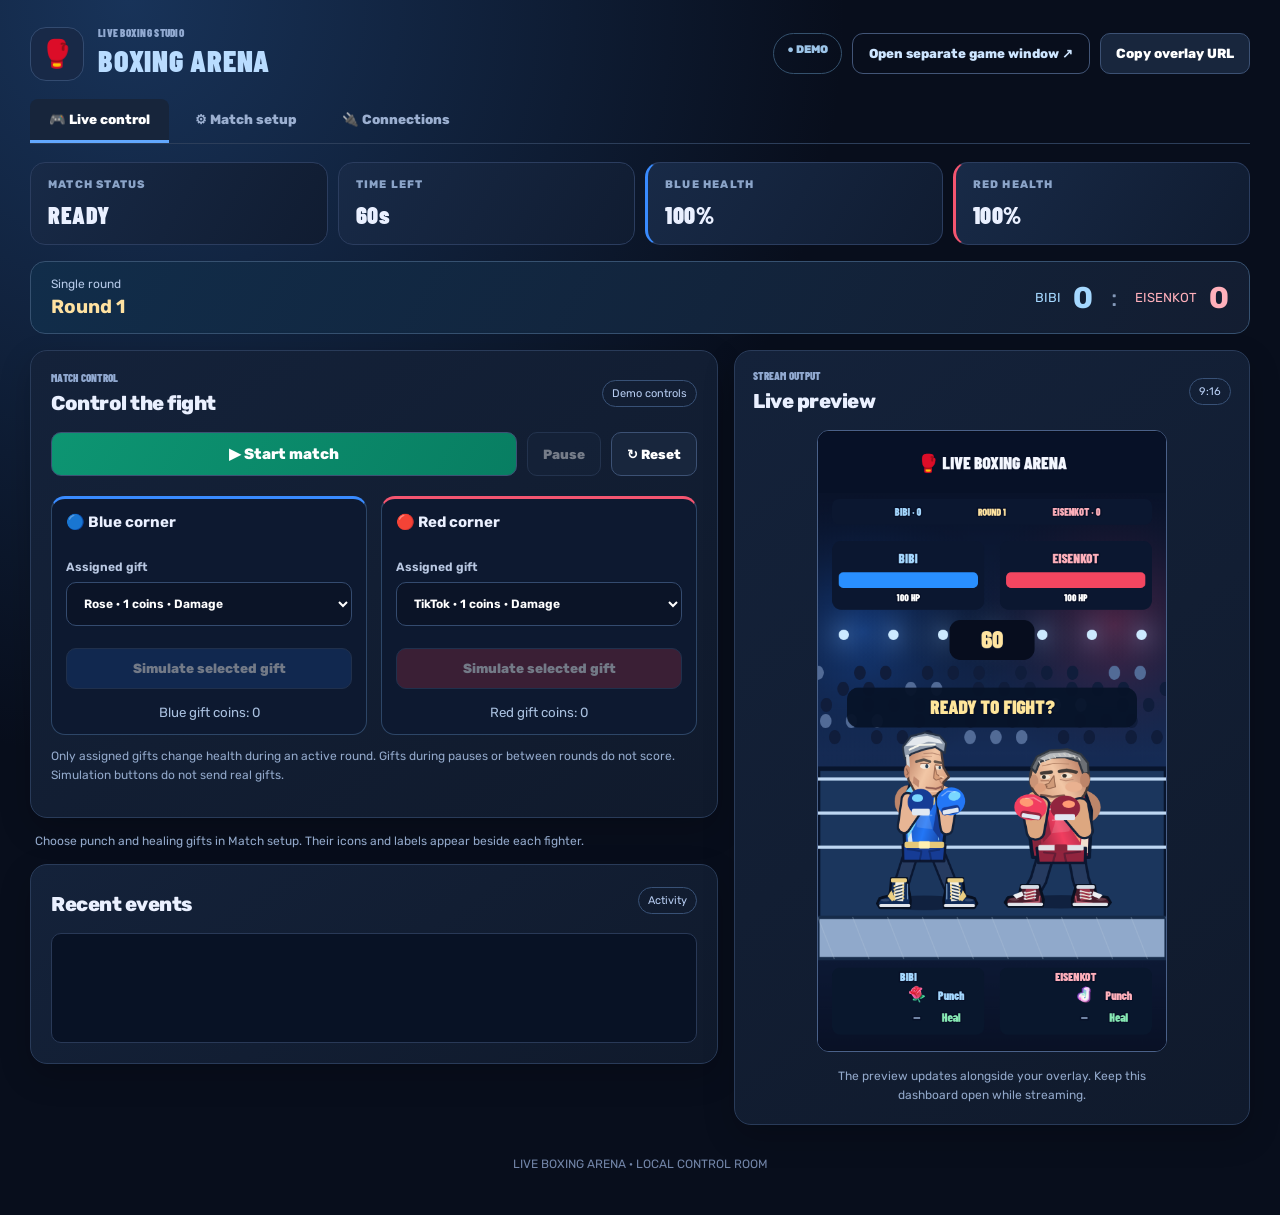
==== commit faee1481: "Fix endless round restarts with server clock and separate capture window" ====
--- a/index.html
+++ b/index.html
@@ -1,10 +1,10 @@
 <!doctype html><html lang="en" dir="ltr"><head><meta charset="utf-8"><meta name="viewport" content="width=device-width,initial-scale=1"><title>LIVE Boxing Studio</title><link rel="stylesheet" href="./style.css"></head><body><main class="dashboard">
-<header class="topbar"><div class="brand"><div class="brand-icon">🥊</div><div><div class="eyebrow" data-tab-en="LIVE BOXING STUDIO" data-tab-he="אולפן האגרוף בשידור חי">LIVE BOXING STUDIO</div><h1 data-tab-en="BOXING ARENA" data-tab-he="זירת האגרוף">BOXING ARENA</h1></div></div><div class="header-actions"><span class="connection-pill" id="connectionBadge">● DEMO</span><a class="outline-link" href="./overlay.html" target="_blank" rel="noopener noreferrer"><span data-i18n="t4">Open 9:16 overlay</span> ↗</a><button id="copyOverlay" class="subtle-btn"><span data-i18n="t5">Copy overlay URL</span></button></div></header>
+<header class="topbar"><div class="brand"><div class="brand-icon">🥊</div><div><div class="eyebrow" data-tab-en="LIVE BOXING STUDIO" data-tab-he="אולפן האגרוף בשידור חי">LIVE BOXING STUDIO</div><h1 data-tab-en="BOXING ARENA" data-tab-he="זירת האגרוף">BOXING ARENA</h1></div></div><div class="header-actions"><span class="connection-pill" id="connectionBadge">● DEMO</span><a id="openCapture" class="outline-link" href="./overlay.html?capture=1" target="_blank" rel="noopener noreferrer"><span data-i18n="t4">Open separate game window</span> ↗</a><button id="copyOverlay" class="subtle-btn"><span data-i18n="t5">Copy overlay URL</span></button></div></header>
 <nav role="tablist" class="tabs" aria-label="Dashboard sections"><button type="button" role="tab" id="tab-live" aria-controls="pane-live" class="tab active" data-tab="live" aria-selected="true">🎮 <span data-tab-en="Live control" data-tab-he="ניהול שידור">Live control</span></button><button type="button" role="tab" id="tab-setup" aria-controls="pane-setup" class="tab" data-tab="setup" aria-selected="false">⚙ <span data-tab-en="Match setup" data-tab-he="הגדרות קרב">Match setup</span></button><button type="button" role="tab" id="tab-connection" aria-controls="pane-connection" class="tab" data-tab="connection" aria-selected="false">🔌 <span data-tab-en="Connections" data-tab-he="חיבורים">Connections</span></button></nav>
 <div class="stats"><div class="stat"><span data-i18n="t6">MATCH STATUS</span><strong id="matchStatus">READY</strong></div><div class="stat"><span data-i18n="t7">TIME LEFT</span><strong id="timeStat">60s</strong></div><div class="stat"><span data-i18n="t8">BLUE HEALTH</span><strong id="blueStat">100%</strong></div><div class="stat"><span data-i18n="t9">RED HEALTH</span><strong id="redStat">100%</strong></div></div>
 <section class="match-scoreboard" aria-label="Match score"><div class="match-mode-summary"><span id="modeStat">Single round</span><strong id="roundStat">Round 1</strong></div><div class="score-corner score-blue"><span id="blueScoreName">BIBI</span><strong id="blueScore">0</strong></div><span class="score-divider">:</span><div class="score-corner score-red"><span id="redScoreName">EISENKOT</span><strong id="redScore">0</strong></div></section><div class="studio-grid"><div class="main-column">
 <section class="panel section-pane" role="tabpanel" id="pane-live" aria-labelledby="tab-live" data-pane="live"><div class="panel-heading"><div><div class="eyebrow" data-tab-en="MATCH CONTROL" data-tab-he="ניהול הקרב">MATCH CONTROL</div><h2 data-tab-en="Control the fight" data-tab-he="שליטה בקרב">Control the fight</h2></div><span class="tag" data-tab-en="Demo controls" data-tab-he="מצב הדגמה">Demo controls</span></div><div class="primary-actions"><button id="start" class="green">▶ <span data-i18n="t27">Start round</span></button><button id="pause" class="subtle-btn"><span data-tab-en="Pause" data-tab-he="השהיה">Pause</span></button><button id="reset" class="subtle-btn">↻ <span data-i18n="t28">Reset</span></button></div><div class="fight-grid"><div class="fighter-controls blue-side"><h3>🔵 <span data-tab-en="Blue corner" data-tab-he="הפינה הכחולה">Blue corner</span></h3><label><span data-tab-en="Assigned gift" data-tab-he="מתנה משויכת">Assigned gift</span><select id="blueTestGift"></select></label><button data-test-gift="blue" class="blue-btn"><span data-tab-en="Simulate selected gift" data-tab-he="הדמיית המתנה שנבחרה">Simulate selected gift</span></button><small id="blueCoinsStat">Blue gift coins: 0</small></div><div class="fighter-controls red-side"><h3>🔴 <span data-tab-en="Red corner" data-tab-he="הפינה האדומה">Red corner</span></h3><label><span data-tab-en="Assigned gift" data-tab-he="מתנה משויכת">Assigned gift</span><select id="redTestGift"></select></label><button data-test-gift="red" class="red-btn"><span data-tab-en="Simulate selected gift" data-tab-he="הדמיית המתנה שנבחרה">Simulate selected gift</span></button><small id="redCoinsStat">Red gift coins: 0</small></div></div><p class="hint" data-tab-en="Only assigned gifts change health during an active round. Gifts during pauses or between rounds do not score. Simulation buttons do not send real gifts." data-tab-he="רק מתנות משויכות משנות חיים בסיבוב פעיל. מתנות בזמן השהיה או בין סיבובים אינן נספרות. כפתורי ההדמיה אינם שולחים מתנות אמיתיות.">Only assigned gifts change health during an active round. Gifts during pauses or between rounds do not score. Simulation buttons do not send real gifts.</p></section>
-<section class="panel section-pane" role="tabpanel" id="pane-setup" aria-labelledby="tab-setup" data-pane="setup" hidden><div class="panel-heading"><div><div class="eyebrow" data-tab-en="FIGHTERS & RULES" data-tab-he="מתמודדים וחוקי הקרב">FIGHTERS & RULES</div><h2 data-i18n="t11">Fighter setup</h2></div></div><label><span data-i18n="t13">Quick matchup preset</span><select id="preset"><option data-tab-en="Bibi vs Eisenkot" data-tab-he="ביבי נגד איזנקוט" value="bibi">🇮🇱 Bibi vs Eisenkot</option><option data-tab-en="Messi vs Ronaldo" data-tab-he="מסי נגד רונאלדו" value="football">⚽ Messi vs Ronaldo</option><option data-tab-en="Custom matchup" data-tab-he="קרב מותאם אישית" value="custom">Custom matchup</option></select></label><div class="twocol"><label>🔵 <span data-i18n="t17">Blue fighter</span><input id="blueName" maxlength="26" dir="auto" value="BIBI"></label><label>🔴 <span data-i18n="t18">Red fighter</span><input id="redName" maxlength="26" dir="auto" value="EISENKOT"></label></div><details class="advanced"><summary data-tab-en="Custom character images (optional)" data-tab-he="תמונות מתמודדים מותאמות (לא חובה)">Custom character images (optional)</summary><div class="twocol"><label><span data-i18n="t19">Blue portrait image URL</span><input id="blueImage" placeholder="https://..."></label><label><span data-i18n="t20">Red portrait image URL</span><input id="redImage" placeholder="https://..."></label></div><p class="hint" data-i18n="t21">Bibi and Eisenkot have built-in caricature faces. External portrait URLs override them.</p></details><label class="mode-setting"><span data-tab-en="Game mode" data-tab-he="מצב משחק">Game mode</span><select id="matchMode"><option value="single" data-tab-en="Single timed round" data-tab-he="סיבוב בודד על זמן">Single timed round</option><option value="endless" data-tab-en="Endless timed rounds · automatic restart" data-tab-he="אין סוף סיבובים על זמן · התחלה אוטומטית">Endless timed rounds · automatic restart</option><option value="best3" data-tab-en="Best of 3 · first to 2 wins" data-tab-he="הטוב מ־3 · ראשון ל־2 ניצחונות">Best of 3 · first to 2 wins</option><option value="best5" data-tab-en="Best of 5 · first to 3 wins" data-tab-he="הטוב מ־5 · ראשון ל־3 ניצחונות">Best of 5 · first to 3 wins</option></select><small data-tab-en="Save before starting. Each win gives 1 point. Draws give no points. Automatic modes show the result for 3 seconds, then restore health and start the next round." data-tab-he="שמרו לפני ההתחלה. כל ניצחון מעניק נקודה; תיקו ללא נקודות. במצבים האוטומטיים מוצגת התוצאה ל־3 שניות, ואז החיים מתאפסים ומתחיל סיבוב חדש.">Save before starting. Each win gives 1 point. Draws give no points. Automatic modes show the result for 3 seconds, then restore health and start the next round.</small></label><div class="twocol"><label><span data-i18n="t24">Display language</span><select id="language"><option value="en">English</option><option value="he">עברית</option></select></label><label><span data-i18n="t25">Round length (seconds)</span><input id="duration" type="number" min="15" max="300" value="60"></label></div><div class="gift-setup"><h3 data-tab-en="Gift library & healing" data-tab-he="ספריית מתנות וריפוי">Gift library & healing</h3><p class="hint" data-tab-en="1 coin = 1 damage. A healing gift restores 1 health per coin, up to 100 health. Choose an assignment, then click gifts below. Each gift can have only one assignment. Save settings to apply." data-tab-he="מטבע אחד = נזק אחד. מתנת ריפוי מחזירה חיים אחד לכל מטבע, עד 100 חיים. בחרו שיוך ולחצו על מתנות למטה. לכל מתנה שיוך אחד בלבד. שמרו הגדרות כדי להחיל.">1 coin = 1 damage. A healing gift restores 1 health per coin, up to 100 health. Choose an assignment, then click gifts below. Each gift can have only one assignment. Save settings to apply.</p><div class="healing-settings"><div class="healing-choice blue-side"><label for="blueHealGift" id="blueHealHeading">BIBI · healing gift</label><div class="healing-input"><img id="blueHealIcon" alt="" hidden><select id="blueHealGift" aria-describedby="healingHelp"></select></div></div><div class="healing-choice red-side"><label for="redHealGift" id="redHealHeading">EISENKOT · healing gift</label><div class="healing-input"><img id="redHealIcon" alt="" hidden><select id="redHealGift" aria-describedby="healingHelp"></select></div></div></div><p class="hint" id="healingHelp" data-tab-en="Choose a healing gift directly for each fighter, then Save settings. Healing gifts restore their fighter instead of punching the opponent." data-tab-he="בחרו כאן מתנת ריפוי לכל מתמודד ולחצו על שמירת הגדרות. מתנת הריפוי מחזירה חיים למתמודד במקום לפגוע ביריב.">Choose a healing gift directly for each fighter, then Save settings. Healing gifts restore their fighter instead of punching the opponent.</p><label class="gift-placement"><span data-tab-en="Punch & healing information position" data-tab-he="מיקום המידע של אגרוף וריפוי">Punch & healing information position</span><select id="giftInfoPosition"><option value="bottom" data-tab-en="At the bottom" data-tab-he="בתחתית המסך">At the bottom</option><option value="aboveNames" data-tab-en="Above fighter names" data-tab-he="מעל שמות המתמודדים">Above fighter names</option></select><small data-tab-en="The position updates immediately in the overlay." data-tab-he="המיקום מתעדכן מיד במסך השידור.">The position updates immediately in the overlay.</small></label><div class="twocol"><label><span data-tab-en="Assign selected gifts to" data-tab-he="שיוך המתנות ל">Assign selected gifts to</span><select id="giftSlot"><option value="blue:gift" data-tab-en="Blue · damage opponent" data-tab-he="כחול · נזק ליריב">Blue · damage opponent</option><option value="red:gift" data-tab-en="Red · damage opponent" data-tab-he="אדום · נזק ליריב">Red · damage opponent</option><option value="blue:heal" data-tab-en="Blue · healing gift" data-tab-he="כחול · מתנת ריפוי">Blue · healing gift</option><option value="red:heal" data-tab-en="Red · healing gift" data-tab-he="אדום · מתנת ריפוי">Red · healing gift</option></select></label><label><span data-tab-en="Search name, ID or coin value" data-tab-he="חיפוש שם, מזהה או ערך מטבעות">Search name, ID or coin value</span><input id="giftSearch" type="search"></label></div><div id="giftAssignments" class="gift-summary" aria-live="polite"></div><div id="giftLibrary" class="gift-library" aria-label="Gift library"></div><p class="hint" id="giftCount"></p></div><button id="save" class="primary full-btn"><span data-i18n="t26">Save settings</span></button></section>
+<section class="panel section-pane" role="tabpanel" id="pane-setup" aria-labelledby="tab-setup" data-pane="setup" hidden><div class="panel-heading"><div><div class="eyebrow" data-tab-en="FIGHTERS & RULES" data-tab-he="מתמודדים וחוקי הקרב">FIGHTERS & RULES</div><h2 data-i18n="t11">Fighter setup</h2></div></div><label><span data-i18n="t13">Quick matchup preset</span><select id="preset"><option data-tab-en="Bibi vs Eisenkot" data-tab-he="ביבי נגד איזנקוט" value="bibi">🇮🇱 Bibi vs Eisenkot</option><option data-tab-en="Messi vs Ronaldo" data-tab-he="מסי נגד רונאלדו" value="football">⚽ Messi vs Ronaldo</option><option data-tab-en="Custom matchup" data-tab-he="קרב מותאם אישית" value="custom">Custom matchup</option></select></label><div class="twocol"><label>🔵 <span data-i18n="t17">Blue fighter</span><input id="blueName" maxlength="26" dir="auto" value="BIBI"></label><label>🔴 <span data-i18n="t18">Red fighter</span><input id="redName" maxlength="26" dir="auto" value="EISENKOT"></label></div><details class="advanced"><summary data-tab-en="Custom character images (optional)" data-tab-he="תמונות מתמודדים מותאמות (לא חובה)">Custom character images (optional)</summary><div class="twocol"><label><span data-i18n="t19">Blue portrait image URL</span><input id="blueImage" placeholder="https://..."></label><label><span data-i18n="t20">Red portrait image URL</span><input id="redImage" placeholder="https://..."></label></div><p class="hint" data-i18n="t21">Bibi and Eisenkot have built-in caricature faces. External portrait URLs override them.</p></details><label class="mode-setting"><span data-tab-en="Game mode" data-tab-he="מצב משחק">Game mode</span><select id="matchMode"><option value="single" data-tab-en="Single timed round" data-tab-he="סיבוב בודד על זמן">Single timed round</option><option value="endless" data-tab-en="Endless timed rounds · automatic restart" data-tab-he="אין סוף סיבובים על זמן · התחלה אוטומטית">Endless timed rounds · automatic restart</option><option value="best3" data-tab-en="Best of 3 · first to 2 wins" data-tab-he="הטוב מ־3 · ראשון ל־2 ניצחונות">Best of 3 · first to 2 wins</option><option value="best5" data-tab-en="Best of 5 · first to 3 wins" data-tab-he="הטוב מ־5 · ראשון ל־3 ניצחונות">Best of 5 · first to 3 wins</option></select><small data-tab-en="Mode changes apply immediately. Save other settings before starting. Each win gives 1 point. Draws give no points. Automatic modes show the result for 3 seconds, then restore health and start the next round." data-tab-he="שינוי מצב נשמר מיד. שמרו הגדרות נוספות לפני ההתחלה. כל ניצחון מעניק נקודה; תיקו ללא נקודות. במצבים האוטומטיים מוצגת התוצאה ל־3 שניות, ואז החיים מתאפסים ומתחיל סיבוב חדש.">Mode changes apply immediately. Save other settings before starting. Each win gives 1 point. Draws give no points. Automatic modes show the result for 3 seconds, then restore health and start the next round.</small></label><div class="twocol"><label><span data-i18n="t24">Display language</span><select id="language"><option value="en">English</option><option value="he">עברית</option></select></label><label><span data-i18n="t25">Round length (seconds)</span><input id="duration" type="number" min="15" max="300" value="60"></label></div><div class="gift-setup"><h3 data-tab-en="Gift library & healing" data-tab-he="ספריית מתנות וריפוי">Gift library & healing</h3><p class="hint" data-tab-en="1 coin = 1 damage. A healing gift restores 1 health per coin, up to 100 health. Choose an assignment, then click gifts below. Each gift can have only one assignment. Save settings to apply." data-tab-he="מטבע אחד = נזק אחד. מתנת ריפוי מחזירה חיים אחד לכל מטבע, עד 100 חיים. בחרו שיוך ולחצו על מתנות למטה. לכל מתנה שיוך אחד בלבד. שמרו הגדרות כדי להחיל.">1 coin = 1 damage. A healing gift restores 1 health per coin, up to 100 health. Choose an assignment, then click gifts below. Each gift can have only one assignment. Save settings to apply.</p><div class="healing-settings"><div class="healing-choice blue-side"><label for="blueHealGift" id="blueHealHeading">BIBI · healing gift</label><div class="healing-input"><img id="blueHealIcon" alt="" hidden><select id="blueHealGift" aria-describedby="healingHelp"></select></div></div><div class="healing-choice red-side"><label for="redHealGift" id="redHealHeading">EISENKOT · healing gift</label><div class="healing-input"><img id="redHealIcon" alt="" hidden><select id="redHealGift" aria-describedby="healingHelp"></select></div></div></div><p class="hint" id="healingHelp" data-tab-en="Choose a healing gift directly for each fighter, then Save settings. Healing gifts restore their fighter instead of punching the opponent." data-tab-he="בחרו כאן מתנת ריפוי לכל מתמודד ולחצו על שמירת הגדרות. מתנת הריפוי מחזירה חיים למתמודד במקום לפגוע ביריב.">Choose a healing gift directly for each fighter, then Save settings. Healing gifts restore their fighter instead of punching the opponent.</p><label class="gift-placement"><span data-tab-en="Punch & healing information position" data-tab-he="מיקום המידע של אגרוף וריפוי">Punch & healing information position</span><select id="giftInfoPosition"><option value="bottom" data-tab-en="At the bottom" data-tab-he="בתחתית המסך">At the bottom</option><option value="aboveNames" data-tab-en="Above fighter names" data-tab-he="מעל שמות המתמודדים">Above fighter names</option></select><small data-tab-en="The position updates immediately in the overlay." data-tab-he="המיקום מתעדכן מיד במסך השידור.">The position updates immediately in the overlay.</small></label><div class="twocol"><label><span data-tab-en="Assign selected gifts to" data-tab-he="שיוך המתנות ל">Assign selected gifts to</span><select id="giftSlot"><option value="blue:gift" data-tab-en="Blue · damage opponent" data-tab-he="כחול · נזק ליריב">Blue · damage opponent</option><option value="red:gift" data-tab-en="Red · damage opponent" data-tab-he="אדום · נזק ליריב">Red · damage opponent</option><option value="blue:heal" data-tab-en="Blue · healing gift" data-tab-he="כחול · מתנת ריפוי">Blue · healing gift</option><option value="red:heal" data-tab-en="Red · healing gift" data-tab-he="אדום · מתנת ריפוי">Red · healing gift</option></select></label><label><span data-tab-en="Search name, ID or coin value" data-tab-he="חיפוש שם, מזהה או ערך מטבעות">Search name, ID or coin value</span><input id="giftSearch" type="search"></label></div><div id="giftAssignments" class="gift-summary" aria-live="polite"></div><div id="giftLibrary" class="gift-library" aria-label="Gift library"></div><p class="hint" id="giftCount"></p></div><button id="save" class="primary full-btn"><span data-i18n="t26">Save settings</span></button></section>
 <section class="panel section-pane" role="tabpanel" id="pane-connection" aria-labelledby="tab-connection" data-pane="connection" hidden><div class="panel-heading"><div><div class="eyebrow" data-tab-en="INTEGRATIONS" data-tab-he="חיבור לשירותים">INTEGRATIONS</div><h2 data-i18n="t43">TikFinity connection</h2></div></div><label><span data-tab-en="Connection type" data-tab-he="סוג חיבור">Connection type</span><select id="bridgeMode"><option value="tikfinity">TikFinity Desktop</option><option value="normalized" data-tab-en="Normalized test bridge (advanced)" data-tab-he="גשר בדיקה אחיד (מתקדם)">Normalized test bridge (advanced)</option></select></label><label><span data-tab-en="WebSocket bridge URL" data-tab-he="כתובת גשר WebSocket">WebSocket bridge URL</span><input id="wsUrl" value="ws://localhost:21213/" placeholder="ws://localhost:21213/"></label><button id="connect"><span data-i18n="t44">Connect bridge</span></button><p id="status" class="hint">Demo mode · no live connection</p><p class="hint" data-i18n="t46">Run TikFinity Desktop on this PC and connect it to your LIVE. A connected socket alone does not verify live event delivery.</p><p class="hint" data-tab-en="Only assigned gifts affect health: coin value × completed combo count. Comments and likes are ignored. Assign damage gifts and an optional healing gift per fighter in Match setup." data-tab-he="רק מתנות משויכות משפיעות על החיים: ערך המטבעות כפול מספר המתנות ברצף שהושלם. תגובות ולייקים אינם משפיעים. בחרו מתנות נזק וריפוי לכל מתמודד בהגדרות הקרב.">Only assigned gifts affect health: coin value × completed combo count. Comments and likes are ignored. Assign damage gifts and an optional healing gift per fighter in Match setup.</p></section>
 <p class="hint rules-note" data-tab-en="Choose punch and healing gifts in Match setup. Their icons and labels appear beside each fighter." data-tab-he="בחרו מתנות אגרוף וריפוי בהגדרות הקרב. המתנות והתוויות שלהן מוצגות לצד כל מתמודד.">Choose punch and healing gifts in Match setup. Their icons and labels appear beside each fighter.</p><section class="panel activity-panel"><div class="panel-heading"><h2 data-i18n="t47">Recent events</h2><span class="tag" data-tab-en="Activity" data-tab-he="פעילות">Activity</span></div><div role="log" id="log" class="log" aria-live="polite"></div></section>
 </div><aside class="preview-column"><section class="panel preview-panel"><div class="panel-heading"><div><div class="eyebrow" data-tab-en="STREAM OUTPUT" data-tab-he="תצוגת השידור">STREAM OUTPUT</div><h2 data-i18n="t49">Live preview</h2></div><span class="tag">9:16</span></div><iframe title="Live boxing overlay" src="./overlay.html"></iframe><p class="hint" data-i18n="t50">The preview updates alongside your overlay. Keep this dashboard open while streaming.</p></section></aside></div>
--- a/style.css
+++ b/style.css
@@ -40,3 +40,5 @@
 .healing-settings{display:grid;grid-template-columns:1fr 1fr;gap:12px;margin-top:18px}.healing-choice{padding:14px;border:1px solid #355070;border-top:3px solid #398bff;border-radius:12px;background:#0c1930}.healing-choice.red-side{border-top-color:#f45570}.healing-choice label{margin:0 0 10px;color:#b8f3d4}.healing-input{display:flex;align-items:center;gap:10px;min-width:0}.healing-input img{height:38px;width:38px;object-fit:contain;flex-shrink:0}.healing-input img[hidden]{display:none}.healing-input select{margin:0;min-width:0;font-size:12px}.gift-placement{padding:14px;border:1px solid #3d5478;border-radius:12px;background:#10223a}.gift-placement small{display:block;margin-top:9px;color:#94accb;font-weight:400}.gift-setup h3{color:#b5e9d1}@media(max-width:580px){.healing-settings{grid-template-columns:1fr}}
 
 .match-scoreboard{display:flex;align-items:center;gap:18px;padding:15px 20px;margin-bottom:16px;border:1px solid #365170;border-radius:15px;background:linear-gradient(120deg,#112d4a,#131d31)}.match-mode-summary{margin-inline-end:auto;min-width:0}.match-mode-summary span{display:block;font-size:12px;color:#b5c9e8}.match-mode-summary strong{display:block;font-size:19px;color:#ffe2a1;margin-top:4px}.score-corner{display:flex;align-items:center;gap:12px}.score-corner span{font-size:13px;max-width:150px;overflow:hidden;text-overflow:ellipsis;white-space:nowrap}.score-corner strong{font-size:30px;font-variant-numeric:tabular-nums}.score-blue{color:#a5d8ff}.score-red{color:#ffb0bb}.score-divider{font-size:25px;color:#8398b8}.mode-setting{padding:15px;background:#0c1c32;border:1px solid #385678;border-radius:12px}.mode-setting small{display:block;margin-top:9px;font-size:12px;font-weight:400;line-height:1.6;color:#a3b8d5}@media(max-width:580px){.match-scoreboard{gap:10px;flex-wrap:wrap;padding:13px}.match-mode-summary{width:100%}.score-corner{gap:8px}.score-corner span{max-width:110px}.primary-actions{flex-wrap:wrap}}
+
+.capture-tools{position:fixed;inset-inline-end:16px;bottom:16px;z-index:10;opacity:0;transition:opacity .2s;pointer-events:none}.capture-tools.visible,.capture-tools:focus-within{opacity:1;pointer-events:auto}.capture-tools[hidden]{display:none}.capture-tools button{background:#071329e8;font-size:12px;border-color:#566a88}.capture-window{background:#030813}
